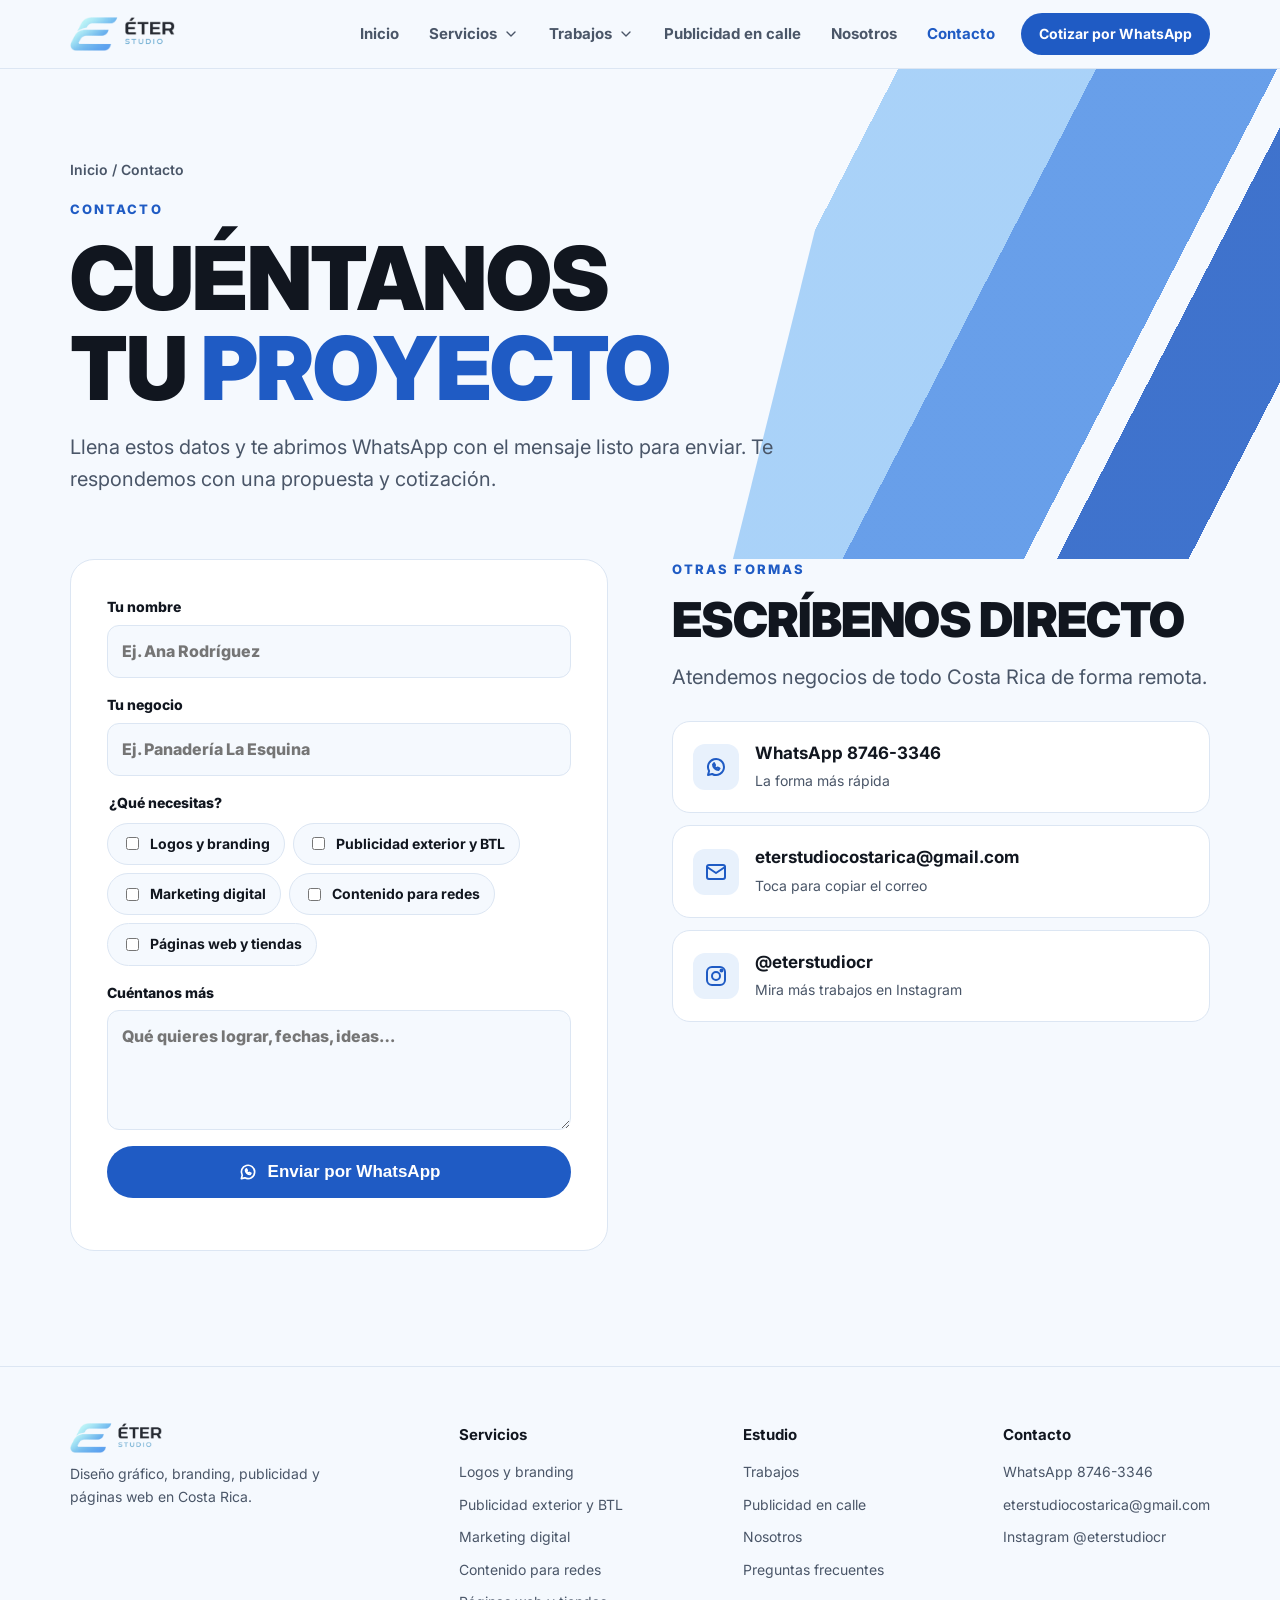
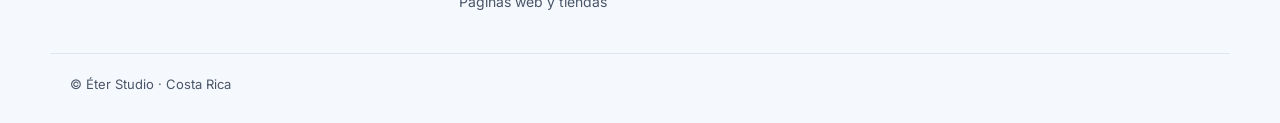
==== contacto.html @ c89789c8 "Sitio con menú y apartados: servicios, trabajos, publicidad en calle, nosotros y contacto Co-Authore" ====
<!doctype html>
<html lang="es-CR">
<head>
<meta charset="utf-8">
<meta name="viewport" content="width=device-width, initial-scale=1, viewport-fit=cover">
<title>Contacto | Éter Studio — Cotiza tu proyecto por WhatsApp</title>
<meta name="description" content="Cotiza tu logo, campaña, contenido para redes o página web con Éter Studio. WhatsApp 8746-3346, eterstudiocostarica@gmail.com, Instagram @eterstudiocr.">
<meta name="robots" content="index, follow, max-image-preview:large">
<link rel="canonical" href="https://www.eterstudiocr.com/contacto.html">
<meta name="geo.region" content="CR"><meta name="geo.placename" content="Costa Rica">
<meta property="og:type" content="website"><meta property="og:locale" content="es_CR"><meta property="og:site_name" content="Éter Studio">
<meta property="og:title" content="Contacto | Éter Studio — Cotiza tu proyecto por WhatsApp"><meta property="og:description" content="Cotiza tu logo, campaña, contenido para redes o página web con Éter Studio. WhatsApp 8746-3346, eterstudiocostarica@gmail.com, Instagram @eterstudiocr.">
<meta property="og:url" content="https://www.eterstudiocr.com/contacto.html"><meta property="og:image" content="https://www.eterstudiocr.com/img/og.jpg"><meta property="og:image:width" content="1200"><meta property="og:image:height" content="630">
<meta name="twitter:card" content="summary_large_image"><meta name="twitter:title" content="Contacto | Éter Studio — Cotiza tu proyecto por WhatsApp"><meta name="twitter:description" content="Cotiza tu logo, campaña, contenido para redes o página web con Éter Studio. WhatsApp 8746-3346, eterstudiocostarica@gmail.com, Instagram @eterstudiocr."><meta name="twitter:image" content="https://www.eterstudiocr.com/img/og.jpg">
<meta name="theme-color" content="#1F5BC4">
<link rel="icon" type="image/png" href="img/favicon.png">
<link rel="preconnect" href="https://fonts.googleapis.com"><link rel="preconnect" href="https://fonts.gstatic.com" crossorigin><link rel="stylesheet" href="https://fonts.googleapis.com/css2?family=Inter:wght@400;600;700;800;900&display=swap">
<link rel="stylesheet" href="css/site.css">

</head>
<body>
<a class="skip" href="#contenido">Saltar al contenido</a>
<header class="top">
  <div class="wrap">
    <a href="./" aria-label="Éter Studio, inicio"><img class="logo-l" src="img/eter_color.png" alt="Éter Studio" width="520" height="169"><img class="logo-d" src="img/eter_white.png" alt="Éter Studio" width="520" height="169"></a>
    <button class="burger" type="button" aria-expanded="false" aria-controls="nav"><svg width="20" height="20" viewBox="0 0 24 24" fill="none" stroke="currentColor" stroke-width="2" stroke-linecap="round" stroke-linejoin="round" aria-hidden="true"><path d="M4 7h16M4 12h16M4 17h16"/></svg><span>Menú</span></button>
    <nav class="nav" id="nav" aria-label="Principal">
      <a href="./">Inicio</a>
      <div class="dd"><button type="button" aria-expanded="false">Servicios <svg width="16" height="16" viewBox="0 0 24 24" fill="none" stroke="currentColor" stroke-width="2" stroke-linecap="round" stroke-linejoin="round" aria-hidden="true"><path d="M6 9l6 6 6-6"/></svg></button><div class="menu"><a href="servicios.html#branding"><span class="mi"><svg width="20" height="20" viewBox="0 0 24 24" fill="none" stroke="currentColor" stroke-width="2" stroke-linecap="round" stroke-linejoin="round" aria-hidden="true"><path d="M12 3l2.5 5.5L20 9l-4 4 1 6-5-3-5 3 1-6-4-4 5.5-.5z"/></svg></span><span><b>Logos y branding</b><small>Identidad que se reconoce y da confianza</small></span></a><a href="servicios.html#publicidad-exterior"><span class="mi"><svg width="20" height="20" viewBox="0 0 24 24" fill="none" stroke="currentColor" stroke-width="2" stroke-linecap="round" stroke-linejoin="round" aria-hidden="true"><rect x="3" y="4" width="18" height="12" rx="2"/><path d="M12 16v5M8 21h8"/></svg></span><span><b>Publicidad exterior y BTL</b><small>Mupis, vallas y pantallas digitales</small></span></a><a href="servicios.html#marketing-digital"><span class="mi"><svg width="20" height="20" viewBox="0 0 24 24" fill="none" stroke="currentColor" stroke-width="2" stroke-linecap="round" stroke-linejoin="round" aria-hidden="true"><path d="M3 17l6-6 4 4 8-8"/><path d="M14 7h7v7"/></svg></span><span><b>Marketing digital</b><small>Estrategia y anuncios que traen clientes</small></span></a><a href="servicios.html#contenido-redes"><span class="mi"><svg width="20" height="20" viewBox="0 0 24 24" fill="none" stroke="currentColor" stroke-width="2" stroke-linecap="round" stroke-linejoin="round" aria-hidden="true"><rect x="3" y="3" width="18" height="18" rx="3"/><path d="M10 8l6 4-6 4z"/></svg></span><span><b>Contenido para redes</b><small>Posts, carruseles, historias y reels</small></span></a><a href="servicios.html#paginas-web"><span class="mi"><svg width="20" height="20" viewBox="0 0 24 24" fill="none" stroke="currentColor" stroke-width="2" stroke-linecap="round" stroke-linejoin="round" aria-hidden="true"><rect x="3" y="4" width="18" height="16" rx="2"/><path d="M3 9h18M8 14l-2 2 2 2M16 14l2 2-2 2"/></svg></span><span><b>Páginas web y tiendas</b><small>Sitios rápidos, listos para vender</small></span></a><a href="servicios.html"><span class="mi"><svg width="20" height="20" viewBox="0 0 24 24" fill="none" stroke="currentColor" stroke-width="2" stroke-linecap="round" stroke-linejoin="round" aria-hidden="true"><path d="M5 12h14M13 6l6 6-6 6"/></svg></span><span><b>Ver todos los servicios</b><small>Qué incluye cada uno</small></span></a></div></div>
      <div class="dd"><button type="button" aria-expanded="false">Trabajos <svg width="16" height="16" viewBox="0 0 24 24" fill="none" stroke="currentColor" stroke-width="2" stroke-linecap="round" stroke-linejoin="round" aria-hidden="true"><path d="M6 9l6 6 6-6"/></svg></button><div class="menu"><a href="trabajos.html#calle"><span class="mi"><svg width="20" height="20" viewBox="0 0 24 24" fill="none" stroke="currentColor" stroke-width="2" stroke-linecap="round" stroke-linejoin="round" aria-hidden="true"><rect x="3" y="4" width="18" height="12" rx="2"/><path d="M12 16v5M8 21h8"/></svg></span><span><b>Calle y pantallas</b><small>Mupis, vallas y pantallas</small></span></a><a href="trabajos.html#redes"><span class="mi"><svg width="20" height="20" viewBox="0 0 24 24" fill="none" stroke="currentColor" stroke-width="2" stroke-linecap="round" stroke-linejoin="round" aria-hidden="true"><rect x="3" y="3" width="18" height="18" rx="3"/><path d="M10 8l6 4-6 4z"/></svg></span><span><b>Redes sociales</b><small>Posts, historias y portadas</small></span></a><a href="trabajos.html#web"><span class="mi"><svg width="20" height="20" viewBox="0 0 24 24" fill="none" stroke="currentColor" stroke-width="2" stroke-linecap="round" stroke-linejoin="round" aria-hidden="true"><rect x="3" y="4" width="18" height="16" rx="2"/><path d="M3 9h18M8 14l-2 2 2 2M16 14l2 2-2 2"/></svg></span><span><b>Web y video</b><small>Sitios y edición de reels</small></span></a><a href="trabajos.html#caso"><span class="mi"><svg width="20" height="20" viewBox="0 0 24 24" fill="none" stroke="currentColor" stroke-width="2" stroke-linecap="round" stroke-linejoin="round" aria-hidden="true"><path d="M4 7h16v13H4z"/><path d="M9 7V4h6v3"/></svg></span><span><b>Caso Veterinaria Cruz</b><small>Branding completo de principio a fin</small></span></a></div></div>
      <a href="publicidad-en-calle.html">Publicidad en calle</a>
      <a href="nosotros.html">Nosotros</a>
      <a href="contacto.html" aria-current="page">Contacto</a>
      <a class="btn btn-primary" href="https://wa.me/50687463346?text=Hola%20%C3%89ter%20Studio%2C%20quiero%20cotizar%20un%20proyecto" target="_blank" rel="noopener">Cotizar por WhatsApp</a>
    </nav>
  </div>
</header>
<main id="contenido">
<section class="phead"><div class="wrap"><p class="crumbs"><a href="./">Inicio</a> / Contacto</p><p class="eyebrow" style="margin-top:18px">Contacto</p><h1 class="display">Cuéntanos tu <em>proyecto</em></h1><p class="lead">Llena estos datos y te abrimos WhatsApp con el mensaje listo para enviar. Te respondemos con una propuesta y cotización.</p></div></section>
<section style="padding-top:0"><div class="wrap ct">
  <form class="form" id="wa-form" novalidate>
    <label>Tu nombre<input name="nombre" autocomplete="name" required placeholder="Ej. Ana Rodríguez"></label>
    <label>Tu negocio<input name="negocio" autocomplete="organization" placeholder="Ej. Panadería La Esquina"></label>
    <fieldset style="border:0;padding:0;margin:0;display:grid;gap:8px"><legend style="font-weight:800;font-size:14px;margin-bottom:8px">¿Qué necesitas?</legend><div class="chips"><label><input type="checkbox" name="s" value="Logos y branding">Logos y branding</label><label><input type="checkbox" name="s" value="Publicidad exterior y BTL">Publicidad exterior y BTL</label><label><input type="checkbox" name="s" value="Marketing digital">Marketing digital</label><label><input type="checkbox" name="s" value="Contenido para redes">Contenido para redes</label><label><input type="checkbox" name="s" value="Páginas web y tiendas">Páginas web y tiendas</label></div></fieldset>
    <label>Cuéntanos más<textarea name="msg" placeholder="Qué quieres lograr, fechas, ideas…"></textarea></label>
    <button class="btn btn-primary" type="submit"><svg width="20" height="20" viewBox="0 0 24 24" fill="none" stroke="currentColor" stroke-width="2" stroke-linecap="round" stroke-linejoin="round" aria-hidden="true"><path d="M20 12a8 8 0 0 1-11.8 7L4 20l1.1-4A8 8 0 1 1 20 12z"/><path d="M9 9.5c0 3 2.5 5.5 5.5 5.5l1-1.5-2-1-1 .8c-1-.4-1.8-1.2-2.2-2.2l.8-1-1-2z"/></svg> Enviar por WhatsApp</button>
    <small id="f-msg" aria-live="polite" style="color:var(--muted)"></small>
  </form>
  <div><div class="head" style="margin:0"><span class="eyebrow">Otras formas</span><h2 class="display" style="font-size:clamp(30px,4vw,48px)">Escríbenos directo</h2><p class="lead">Atendemos negocios de todo Costa Rica de forma remota.</p></div>
  <div class="cards">
    <a href="https://wa.me/50687463346?text=Hola%20%C3%89ter%20Studio%2C%20quiero%20cotizar%20un%20proyecto" target="_blank" rel="noopener"><span class="mi"><svg width="24" height="24" viewBox="0 0 24 24" fill="none" stroke="currentColor" stroke-width="2" stroke-linecap="round" stroke-linejoin="round" aria-hidden="true"><path d="M20 12a8 8 0 0 1-11.8 7L4 20l1.1-4A8 8 0 1 1 20 12z"/><path d="M9 9.5c0 3 2.5 5.5 5.5 5.5l1-1.5-2-1-1 .8c-1-.4-1.8-1.2-2.2-2.2l.8-1-1-2z"/></svg></span><span><b>WhatsApp 8746-3346</b><small>La forma más rápida</small></span></a>
    <button type="button" class="copy" id="copy-mail" data-v="eterstudiocostarica@gmail.com"><span class="mi"><svg width="24" height="24" viewBox="0 0 24 24" fill="none" stroke="currentColor" stroke-width="2" stroke-linecap="round" stroke-linejoin="round" aria-hidden="true"><rect x="3" y="5" width="18" height="14" rx="2"/><path d="M3 7l9 6 9-6"/></svg></span><span><b>eterstudiocostarica@gmail.com</b><small id="copy-msg" aria-live="polite">Toca para copiar el correo</small></span></button>
    <a href="https://www.instagram.com/eterstudiocr/" target="_blank" rel="noopener"><span class="mi"><svg width="24" height="24" viewBox="0 0 24 24" fill="none" stroke="currentColor" stroke-width="2" stroke-linecap="round" stroke-linejoin="round" aria-hidden="true"><rect x="3" y="3" width="18" height="18" rx="5"/><circle cx="12" cy="12" r="4"/><circle cx="17.5" cy="6.5" r="1"/></svg></span><span><b>@eterstudiocr</b><small>Mira más trabajos en Instagram</small></span></a>
  </div></div>
</div></section>
</main>
<footer>
  <div class="wrap fgrid">
    <div class="fbrand"><img class="logo-l" src="img/eter_color.png" alt="Éter Studio" width="520" height="169" loading="lazy"><img class="logo-d" src="img/eter_white.png" alt="Éter Studio" width="520" height="169" loading="lazy"><p>Diseño gráfico, branding, publicidad y páginas web en Costa Rica.</p></div>
    <div><b>Servicios</b><a href="servicios.html#branding">Logos y branding</a><a href="servicios.html#publicidad-exterior">Publicidad exterior y BTL</a><a href="servicios.html#marketing-digital">Marketing digital</a><a href="servicios.html#contenido-redes">Contenido para redes</a><a href="servicios.html#paginas-web">Páginas web y tiendas</a></div>
    <div><b>Estudio</b><a href="trabajos.html">Trabajos</a><a href="publicidad-en-calle.html">Publicidad en calle</a><a href="nosotros.html">Nosotros</a><a href="nosotros.html#preguntas">Preguntas frecuentes</a></div>
    <div><b>Contacto</b><a href="https://wa.me/50687463346?text=Hola%20%C3%89ter%20Studio%2C%20quiero%20cotizar%20un%20proyecto" target="_blank" rel="noopener">WhatsApp 8746-3346</a><a href="mailto:eterstudiocostarica@gmail.com">eterstudiocostarica@gmail.com</a><a href="https://www.instagram.com/eterstudiocr/" target="_blank" rel="noopener">Instagram @eterstudiocr</a></div>
  </div>
  <div class="wrap fbot">© Éter Studio · Costa Rica</div>
</footer>
<script src="js/site.js"></script>
</body>
</html>
---- css/site.css ----
/* Layout: página única, franjas diagonales de marca (celeste → azul) como firma visual; tipografía negra pesada en mayúsculas */
:root{
  --bg:#F5F9FE; --surface:#FFFFFF; --ink:#11161F; --muted:#4A5668; --line:#DCE6F3;
  --sky:#9CCBF7; --blue:#4F8FE6; --deep:#1F5BC4; --on-deep:#FFFFFF; --chip:#E8F1FC; --shade:rgba(17,22,31,.10);
  --logo-light:block; --logo-dark:none;
  --f-display:'Inter',system-ui,-apple-system,'Segoe UI',Roboto,Arial,sans-serif;
  --f-body:'Inter',system-ui,-apple-system,'Segoe UI',Roboto,Arial,sans-serif;
  --wrap:1180px; --r:18px;
}
@media (prefers-color-scheme: dark){:root:not([data-theme="light"]){
  --bg:#0D121B; --surface:#151C28; --ink:#EEF3FA; --muted:#A9B6C8; --line:#263042;
  --sky:#9CCBF7; --blue:#74A2E4; --deep:#6FA0E2; --on-deep:#0D121B; --chip:#1C2636; --shade:rgba(0,0,0,.35);
  --logo-light:none; --logo-dark:block; color-scheme:dark}}
:root[data-theme="dark"]{
  --bg:#0D121B; --surface:#151C28; --ink:#EEF3FA; --muted:#A9B6C8; --line:#263042;
  --sky:#9CCBF7; --blue:#74A2E4; --deep:#6FA0E2; --on-deep:#0D121B; --chip:#1C2636; --shade:rgba(0,0,0,.35);
  --logo-light:none; --logo-dark:block; color-scheme:dark}
*{box-sizing:border-box}
html{scroll-behavior:smooth}
body{margin:0;background:var(--bg);color:var(--ink);font-family:var(--f-body);font-size:17px;line-height:1.6;-webkit-font-smoothing:antialiased}
img,video{max-width:100%;height:auto;display:block}
a{color:inherit}
.wrap{max-width:var(--wrap);margin-inline:auto;padding-inline:20px}
.eyebrow{font-size:13px;font-weight:800;letter-spacing:.16em;text-transform:uppercase;color:var(--deep)}
.display{font-family:var(--f-display);font-weight:900;text-transform:uppercase;letter-spacing:-.02em;line-height:1.02;text-wrap:balance;margin:0}
h2.display{font-size:clamp(34px,5.2vw,64px)}
h3{margin:0;font-size:20px;line-height:1.3}
p{margin:0}
.lead{font-size:clamp(17px,1.6vw,20px);color:var(--muted);max-width:60ch}
.btn{display:inline-flex;align-items:center;gap:10px;padding:14px 22px;border-radius:999px;font-weight:800;text-decoration:none;font-size:16px;border:2px solid transparent;transition:transform .15s ease,background .15s}
.btn:hover{transform:translateY(-2px)}
.btn:focus-visible,a:focus-visible,button:focus-visible{outline:3px solid var(--blue);outline-offset:3px}
.btn-primary{background:var(--deep);color:var(--on-deep)}
.btn-ghost{border-color:var(--ink);color:var(--ink)}
.logo-l{display:var(--logo-light)} .logo-d{display:var(--logo-dark)}
section{padding-block:clamp(64px,9vw,120px)}

/* header */
.top{position:sticky;top:env(safe-area-inset-top,0px);z-index:20;background:color-mix(in srgb,var(--bg) 88%,transparent);backdrop-filter:blur(10px);border-bottom:1px solid var(--line)}
.top .wrap{display:flex;align-items:center;justify-content:space-between;gap:16px;min-height:68px}
.top img{height:34px;width:auto!important}
.nav{display:flex;gap:6px;align-items:center;font-weight:700;font-size:15px}
.nav>a,.dd>button{display:inline-flex;align-items:center;gap:6px;text-decoration:none;color:var(--muted);padding:10px 12px;border-radius:999px;font:inherit;font-weight:700;background:none;border:0;cursor:pointer}
.nav>a:hover,.dd>button:hover,.dd.open>button{color:var(--ink);background:var(--chip)}
.nav>a[aria-current="page"],.dd>button[aria-current="page"]{color:var(--deep)}
.dd{position:relative}
.dd>button svg{transition:transform .2s}
.dd.open>button svg{transform:rotate(180deg)}
.menu{position:absolute;top:calc(100% + 10px);left:50%;transform:translateX(-50%);min-width:300px;background:var(--surface);border:1px solid var(--line);border-radius:18px;box-shadow:0 24px 50px var(--shade);padding:10px;display:none}
.dd.open .menu{display:grid}
.menu a{display:flex;gap:12px;align-items:flex-start;padding:12px;border-radius:12px;text-decoration:none;color:var(--ink)}
.menu a:hover{background:var(--chip)}
.menu .mi{flex:none;width:36px;height:36px;border-radius:10px;background:var(--chip);color:var(--deep);display:grid;place-items:center}
.menu b{display:block;font-size:15px}.menu small{display:block;color:var(--muted);font-weight:600;font-size:13px;line-height:1.35}
.nav>a.btn{padding:10px 18px;font-size:14px;background:var(--deep);color:var(--on-deep);margin-left:8px;border-bottom:0}
.nav>a.btn:hover{background:var(--deep);color:var(--on-deep)}
.burger{display:none;font:inherit;font-weight:800;background:var(--ink);color:var(--bg);border:0;border-radius:999px;padding:10px 16px;cursor:pointer;align-items:center;gap:8px}
@media (max-width:980px){
 .burger{display:inline-flex}
 .nav{display:none;position:absolute;top:100%;left:0;right:0;height:calc(100dvh - 68px);background:var(--bg);flex-direction:column;align-items:stretch;gap:0;padding:12px 20px 40px;overflow:auto;font-size:20px}
 .nav.show{display:flex}
 .nav>a,.dd>button{width:100%;justify-content:space-between;padding:16px 4px;border-radius:0;border-bottom:1px solid var(--line);font-size:20px;color:var(--ink)}
 .nav>a:hover,.dd>button:hover,.dd.open>button{background:none}
 .menu{position:static;transform:none;box-shadow:none;border:0;min-width:0;padding:6px 0 10px;background:transparent}
 .nav>a.btn{margin:22px 0 0;justify-content:center;font-size:17px;padding:16px;border-radius:999px}
}
/* sub-menú de página */
.subnav{position:sticky;top:68px;z-index:15;background:color-mix(in srgb,var(--bg) 92%,transparent);backdrop-filter:blur(10px);border-bottom:1px solid var(--line)}
.subnav .wrap{display:flex;gap:8px;overflow-x:auto;padding-block:12px;scrollbar-width:none}
.subnav a{flex:none;text-decoration:none;font-weight:800;font-size:14px;padding:9px 16px;border-radius:999px;border:1.5px solid var(--line);background:var(--surface);color:var(--ink);white-space:nowrap}
.subnav a.on{background:var(--ink);color:var(--bg);border-color:var(--ink)}
/* cabecera de página */
.phead{padding-block:clamp(48px,7vw,96px) clamp(36px,5vw,64px);position:relative;overflow:hidden}
.phead::before{content:"";position:absolute;inset:-30% -10% -30% 62%;background:linear-gradient(105deg,transparent 0 10%,var(--sky) 10% 34%,var(--blue) 34% 56%,var(--bg) 56% 60%,var(--deep) 60% 76%,transparent 76%);opacity:.85;transform:skewX(-14deg)}
.phead .wrap{position:relative}
.phead h1{font-size:clamp(42px,7vw,88px);margin-top:14px}
.phead h1 em{font-style:normal;color:var(--deep)}
.phead .lead{margin-top:18px}
.crumbs{font-size:14px;color:var(--muted);font-weight:600}.crumbs a{text-decoration:none}.crumbs a:hover{color:var(--deep)}
@media (max-width:860px){.phead::before{display:none}}
/* hero */
.hero{position:relative;overflow:hidden;padding-block:clamp(40px,6vw,80px) clamp(56px,8vw,96px)}
.hero::before{content:"";position:absolute;inset:-20% -10% -20% 52%;background:linear-gradient(105deg,transparent 0 8%,var(--sky) 8% 30%,var(--blue) 30% 52%,var(--bg) 52% 56%,var(--deep) 56% 70%,transparent 70%);opacity:.9;transform:skewX(-14deg);z-index:0}
.hero .wrap{position:relative;z-index:1;display:grid;grid-template-columns:1.08fr .92fr;gap:48px;align-items:center}
.hero h1{margin:0;display:flex;flex-direction:column;gap:18px}
.hero h1 .k{font-size:14px;font-weight:800;letter-spacing:.16em;text-transform:uppercase;color:var(--deep)}
.hero h1 .big{font-weight:900;text-transform:uppercase;letter-spacing:-.025em;line-height:.98;font-size:clamp(44px,7vw,92px);text-wrap:balance}
.hero h1 .big em{font-style:normal;color:var(--deep)}
.hero .lead{margin-top:22px}
.hero .ctas{display:flex;flex-wrap:wrap;gap:12px;margin-top:30px}
.collage{position:relative;aspect-ratio:4/5;max-width:520px;width:100%;justify-self:center}
.collage figure{position:absolute;margin:0;border-radius:var(--r);overflow:hidden;box-shadow:0 24px 50px var(--shade);background:var(--surface)}
.collage img{width:100%;height:100%!important;object-fit:cover}
.c1{left:0;top:4%;width:62%;height:72%;transform:rotate(-4deg)}
.c2{right:2%;top:0;width:38%;height:50%;transform:rotate(5deg)}
.c3{right:0;bottom:6%;width:52%;aspect-ratio:480/352;transform:rotate(-2deg);border:6px solid var(--ink)}
.c4{left:8%;bottom:0;width:30%;aspect-ratio:4/5;transform:rotate(6deg)}
.collage .tag{position:absolute;left:4%;top:-2%;z-index:2;background:var(--ink);color:var(--bg);font-weight:800;font-size:13px;padding:8px 14px;border-radius:999px;transform:rotate(-4deg)}
@media (max-width:860px){.hero .wrap{grid-template-columns:1fr}.hero::before{inset:auto -30% -10% -30%;height:40%;top:auto}}

/* marcas */
.brands{border-block:1px solid var(--line);background:var(--surface);overflow:hidden;padding-block:22px}
.track{display:flex;gap:44px;width:max-content;animation:scroll 38s linear infinite;font-weight:900;text-transform:uppercase;font-size:clamp(20px,2.4vw,30px);letter-spacing:-.01em;color:var(--muted);white-space:nowrap}
.track span:nth-child(3n+2){color:var(--deep)}
@keyframes scroll{to{transform:translateX(-50%)}}
@media (prefers-reduced-motion:reduce){.track{animation:none;flex-wrap:wrap;width:auto;justify-content:center;white-space:normal}}
.brands small{display:block;text-align:center;color:var(--muted);font-size:13px;margin-top:10px}

/* servicios */
.head{display:flex;flex-direction:column;gap:16px;margin-bottom:44px}
.svc{display:grid;grid-template-columns:repeat(3,1fr);gap:18px}
.svc article{background:var(--surface);border:1px solid var(--line);border-radius:var(--r);padding:28px;display:flex;flex-direction:column;gap:12px;min-width:0}
.svc article:first-child{grid-column:span 2;background:var(--deep);color:var(--on-deep);border-color:transparent}
.svc article:first-child p,.svc article:first-child ul,.svc article:first-child li{color:inherit;opacity:.92}
.svc .ico{width:44px;height:44px;border-radius:12px;background:var(--chip);display:grid;place-items:center;color:var(--deep)}
.svc article:first-child .ico{background:color-mix(in srgb,var(--on-deep) 18%,transparent);color:var(--on-deep)}
.svc ul{margin:0;padding-left:18px;color:var(--muted);font-size:15px}
.svc p{color:var(--muted)}
@media (max-width:900px){.svc{grid-template-columns:1fr 1fr}.svc article:first-child{grid-column:span 2}}
@media (max-width:600px){.svc{grid-template-columns:1fr}.svc article:first-child{grid-column:auto}}

/* caso */
.case{background:var(--ink);color:var(--bg)}
.case .eyebrow{color:var(--sky)}
.case .lead{color:color-mix(in srgb,var(--bg) 75%,var(--ink))}
.case-grid{display:grid;grid-template-columns:1fr 1fr 1fr;gap:18px;margin-top:44px}
.case-grid figure{margin:0;display:flex;flex-direction:column;gap:10px;min-width:0}
.case-grid img{border-radius:14px;width:100%;height:auto}
.case-grid figcaption{font-size:14px;color:color-mix(in srgb,var(--bg) 70%,var(--ink));font-weight:600}
.ba{display:flex;align-items:center;gap:22px;flex-wrap:wrap;margin-top:28px}
.ba div{display:flex;flex-direction:column;align-items:center;gap:8px}
.ba img{border-radius:14px}
.ba .old{width:120px;filter:grayscale(.5);opacity:.8}
.ba .new{width:150px}
.ba span{font-size:12px;font-weight:800;letter-spacing:.14em}
.arrow{font-size:34px;font-weight:900;color:var(--sky)}
.case-top{display:grid;grid-template-columns:1.1fr .9fr;gap:40px;align-items:end}
@media (max-width:860px){.case-top{grid-template-columns:1fr}.case-grid{grid-template-columns:1fr 1fr}}
@media (max-width:520px){.case-grid{grid-template-columns:1fr}}

/* galería */
.filters{display:flex;flex-wrap:wrap;gap:10px;margin-bottom:28px}
.filters button{font:inherit;font-weight:800;font-size:14px;padding:10px 16px;border-radius:999px;border:1.5px solid var(--line);background:var(--surface);color:var(--ink);cursor:pointer}
.filters button[aria-pressed="true"]{background:var(--ink);color:var(--bg);border-color:var(--ink)}
.grid{columns:3 280px;column-gap:18px}
.grid figure{break-inside:avoid;margin:0 0 18px;background:var(--surface);border:1px solid var(--line);border-radius:var(--r);overflow:hidden}
.grid button{all:unset;cursor:zoom-in;display:block;width:100%}
.grid img{width:100%;height:auto}
.grid figcaption{padding:14px 16px;display:flex;flex-direction:column;gap:2px}
.grid figcaption b{font-size:15px} .grid figcaption span{font-size:13px;color:var(--muted)}
.ally-note{font-size:14px;color:var(--muted);margin-top:8px}

/* reel */
.reel .wrap{display:grid;grid-template-columns:.9fr 1.1fr;gap:56px;align-items:center}
.phone{justify-self:center;width:min(300px,80vw);aspect-ratio:9/16;border-radius:42px;padding:10px;background:var(--ink);box-shadow:0 30px 60px var(--shade)}
.phone video{width:100%;height:100%!important;object-fit:cover;border-radius:32px}
@media (max-width:860px){.reel .wrap{grid-template-columns:1fr}}

/* alianza */
.ally{background:linear-gradient(160deg,#162036,#0F1626);color:#EEF3FA}
.ally .eyebrow{color:#9CCBF7}
.ally-logos{display:flex;align-items:center;gap:22px;flex-wrap:wrap;margin-bottom:26px}
.ally-logos img{height:44px;width:auto!important}
.ally-logos b{font-size:30px;color:#9CCBF7}
.ally h2 span{color:#9CCBF7}
.ally .lead{color:#B7C4D6}
.pn{display:grid;grid-template-columns:repeat(3,1fr);gap:14px;margin-top:40px}
.pn div{background:#1C2740;border:1px solid #2E3D5E;border-radius:16px;padding:20px;display:flex;gap:14px;align-items:center;font-weight:700}
.pn svg{flex:none;color:#9CCBF7}
.ally a.btn{background:#9CCBF7;color:#0F1626;margin-top:30px}
@media (max-width:860px){.pn{grid-template-columns:1fr 1fr}}
@media (max-width:520px){.pn{grid-template-columns:1fr}}

/* proceso */
.steps{display:grid;grid-template-columns:repeat(4,1fr);gap:18px;counter-reset:s}
.steps li{list-style:none;border-top:3px solid var(--ink);padding-top:18px;display:flex;flex-direction:column;gap:8px}
.steps li::before{counter-increment:s;content:"0" counter(s);font-weight:900;font-size:40px;color:var(--blue);line-height:1}
.steps p{color:var(--muted);font-size:15px}
.steps{padding:0;margin:0}
@media (max-width:860px){.steps{grid-template-columns:1fr 1fr}}
@media (max-width:520px){.steps{grid-template-columns:1fr}}

/* faq */
.faq{display:grid;grid-template-columns:.8fr 1.2fr;gap:48px}
details{border-bottom:1px solid var(--line);padding-block:18px}
summary{cursor:pointer;font-weight:800;font-size:18px;list-style:none;display:flex;justify-content:space-between;gap:16px}
summary::after{content:"+";color:var(--deep);font-size:24px;line-height:1}
details[open] summary::after{content:"–"}
details p{color:var(--muted);margin-top:10px;max-width:62ch}
@media (max-width:860px){.faq{grid-template-columns:1fr}}

/* contacto */
.cta{background:var(--deep);color:var(--on-deep);position:relative;overflow:hidden}
.cta::after{content:"";position:absolute;right:-8%;top:-30%;width:45%;height:160%;background:linear-gradient(105deg,var(--sky) 0 40%,transparent 40% 48%,color-mix(in srgb,var(--on-deep) 25%,transparent) 48% 60%,transparent 60%);transform:skewX(-14deg);opacity:.5}
.cta .wrap{position:relative;z-index:1}
.cta h2{font-size:clamp(46px,8vw,110px)}
.cta .contacts{display:flex;flex-wrap:wrap;gap:12px;margin-top:34px}
.cta .btn-light{background:var(--on-deep);color:var(--deep)}
.cta .btn-line{border-color:var(--on-deep);color:var(--on-deep)}
.copy{font:inherit;cursor:pointer;background:transparent}
.cta small{display:block;margin-top:16px;opacity:.85;font-size:14px}
footer{padding-block:34px;border-top:1px solid var(--line);font-size:14px;color:var(--muted)}
footer .wrap{display:flex;justify-content:space-between;gap:16px;flex-wrap:wrap;align-items:center}
footer img{height:26px;width:auto!important}

/* lightbox */
dialog{border:none;padding:0;background:transparent;max-width:min(92vw,900px)}
dialog::backdrop{background:rgba(8,12,20,.85)}
dialog img{max-height:86vh;width:auto;border-radius:14px}
dialog button{position:absolute;top:10px;right:10px;font:inherit;font-weight:800;background:#fff;color:#111;border:none;border-radius:999px;padding:8px 14px;cursor:pointer}

/* inicio: accesos */
.tiles{display:grid;grid-template-columns:repeat(5,1fr);gap:14px}
.tiles a{background:var(--surface);border:1px solid var(--line);border-radius:var(--r);padding:22px;text-decoration:none;display:flex;flex-direction:column;gap:12px;transition:transform .15s,border-color .15s;min-width:0}
.tiles a:hover{transform:translateY(-4px);border-color:var(--deep)}
.tiles .ico{width:44px;height:44px;border-radius:12px;background:var(--chip);display:grid;place-items:center;color:var(--deep)}
.tiles b{font-size:17px;line-height:1.25}.tiles span{color:var(--muted);font-size:14px;line-height:1.4}
.tiles i{font-style:normal;color:var(--deep);font-weight:800;font-size:14px;margin-top:auto}
@media (max-width:980px){.tiles{grid-template-columns:repeat(2,1fr)}}
@media (max-width:520px){.tiles{grid-template-columns:1fr}}
.feat{display:grid;grid-template-columns:repeat(4,1fr);gap:14px}
.feat a{display:block;border-radius:var(--r);overflow:hidden;position:relative;aspect-ratio:4/5;background:var(--surface);border:1px solid var(--line)}
.feat img{width:100%;height:100%!important;object-fit:cover;transition:transform .4s}
.feat a:hover img{transform:scale(1.04)}
.feat span{position:absolute;left:10px;bottom:10px;right:10px;background:color-mix(in srgb,var(--ink) 82%,transparent);color:#fff;font-weight:800;font-size:13px;padding:8px 12px;border-radius:12px}
@media (max-width:860px){.feat{grid-template-columns:repeat(2,1fr)}}
.row-head{display:flex;justify-content:space-between;align-items:end;gap:20px;flex-wrap:wrap;margin-bottom:34px}
/* servicios detalle */
.sv{display:grid;grid-template-columns:1fr 1fr;gap:clamp(28px,5vw,64px);align-items:center;padding-block:clamp(56px,7vw,96px);border-top:1px solid var(--line);scroll-margin-top:140px}
.sv:nth-of-type(even) .sv-img{order:-1}
.sv .num{font-weight:900;font-size:15px;color:var(--blue);letter-spacing:.1em}
.sv h2{font-size:clamp(32px,4.4vw,54px);margin-top:8px}
.sv .lead{margin-top:16px}
.sv ul{list-style:none;padding:0;margin:24px 0 0;display:grid;grid-template-columns:1fr 1fr;gap:10px 18px}
.sv li{display:flex;gap:10px;font-weight:700;font-size:15px;align-items:flex-start}
.sv li::before{content:"";flex:none;width:20px;height:20px;margin-top:2px;border-radius:50%;background:var(--chip) url("data:image/svg+xml,%3Csvg xmlns='http://www.w3.org/2000/svg' viewBox='0 0 24 24' fill='none' stroke='%231F5BC4' stroke-width='3.5' stroke-linecap='round' stroke-linejoin='round'%3E%3Cpath d='M6 12l4 4 8-8'/%3E%3C/svg%3E") center/13px no-repeat}
.sv .btns{display:flex;flex-wrap:wrap;gap:10px;margin-top:28px}
.sv-img{display:grid;grid-template-columns:1fr 1fr;gap:12px}
.sv-img img{border-radius:var(--r);width:100%;height:100%!important;object-fit:cover;aspect-ratio:4/5;box-shadow:0 18px 40px var(--shade)}
.sv-img img:only-child{grid-column:span 2;aspect-ratio:auto}
@media (max-width:860px){.sv{grid-template-columns:1fr}.sv:nth-of-type(even) .sv-img{order:0}}
@media (max-width:480px){.sv ul{grid-template-columns:1fr}}
/* contacto */
.ct{display:grid;grid-template-columns:1fr 1fr;gap:clamp(28px,5vw,64px);align-items:start}
.form{background:var(--surface);border:1px solid var(--line);border-radius:24px;padding:clamp(22px,3vw,36px);display:grid;gap:16px}
.form label{display:grid;gap:6px;font-weight:800;font-size:14px}
.form input,.form select,.form textarea{font:inherit;font-size:16px;padding:13px 14px;border-radius:12px;border:1.5px solid var(--line);background:var(--bg);color:var(--ink);width:100%}
.form input:focus,.form select:focus,.form textarea:focus{outline:none;border-color:var(--deep)}
.form textarea{min-height:120px;resize:vertical}
.chips{display:flex;flex-wrap:wrap;gap:8px}
.chips label{display:inline-flex;align-items:center;gap:8px;font-weight:700;padding:9px 14px;border-radius:999px;border:1.5px solid var(--line);background:var(--bg);cursor:pointer}
.chips input{width:auto;accent-color:var(--deep)}
.chips label:has(input:checked){border-color:var(--deep);background:var(--chip);color:var(--deep)}
.form .btn{justify-content:center;border:0;cursor:pointer;font-size:17px;padding:16px}
.cards{display:grid;gap:12px;margin-top:28px}
.cards a,.cards button{all:unset;cursor:pointer;display:flex;gap:16px;align-items:center;background:var(--surface);border:1px solid var(--line);border-radius:18px;padding:18px 20px}
.cards a:hover,.cards button:hover{border-color:var(--deep)}
.cards .mi{flex:none;width:46px;height:46px;border-radius:12px;background:var(--chip);color:var(--deep);display:grid;place-items:center}
.cards b{display:block}.cards small{color:var(--muted);font-size:14px}
@media (max-width:860px){.ct{grid-template-columns:1fr}}
.about{display:grid;grid-template-columns:1.1fr .9fr;gap:clamp(28px,5vw,64px);align-items:center}
.stats{display:grid;grid-template-columns:repeat(3,1fr);gap:14px;margin-top:30px}
.stats div{background:var(--surface);border:1px solid var(--line);border-radius:18px;padding:18px}
.stats b{display:block;font-size:clamp(26px,3vw,38px);font-weight:900;color:var(--deep);line-height:1.1}
.stats span{font-size:14px;color:var(--muted);font-weight:600}
@media (max-width:860px){.about{grid-template-columns:1fr}}
/* pie */
.skip{position:absolute;left:-9999px;top:8px;z-index:50;background:var(--ink);color:var(--bg);padding:10px 16px;border-radius:999px;font-weight:800}
.skip:focus{left:12px}
footer{padding-block:56px 28px}
.fgrid{display:grid;grid-template-columns:1.4fr 1fr 1fr 1.2fr;gap:32px;align-items:start!important}
.fgrid div{display:flex;flex-direction:column;gap:10px}
.fgrid b{color:var(--ink);font-size:15px;margin-bottom:4px}
.fgrid a{text-decoration:none;color:var(--muted)}.fgrid a:hover{color:var(--deep)}
.fbrand p{max-width:30ch}
.fbot{margin-top:40px;padding-top:20px;border-top:1px solid var(--line);font-size:13px}
@media (max-width:860px){.fgrid{grid-template-columns:1fr 1fr}}
@media (max-width:520px){.fgrid{grid-template-columns:1fr}}
body.lock{overflow:hidden}
.fbrand img{height:30px;width:auto!important;align-self:flex-start;object-fit:contain}
.feat img,.sv-img img{object-position:center top}
#galeria .filters{display:none}
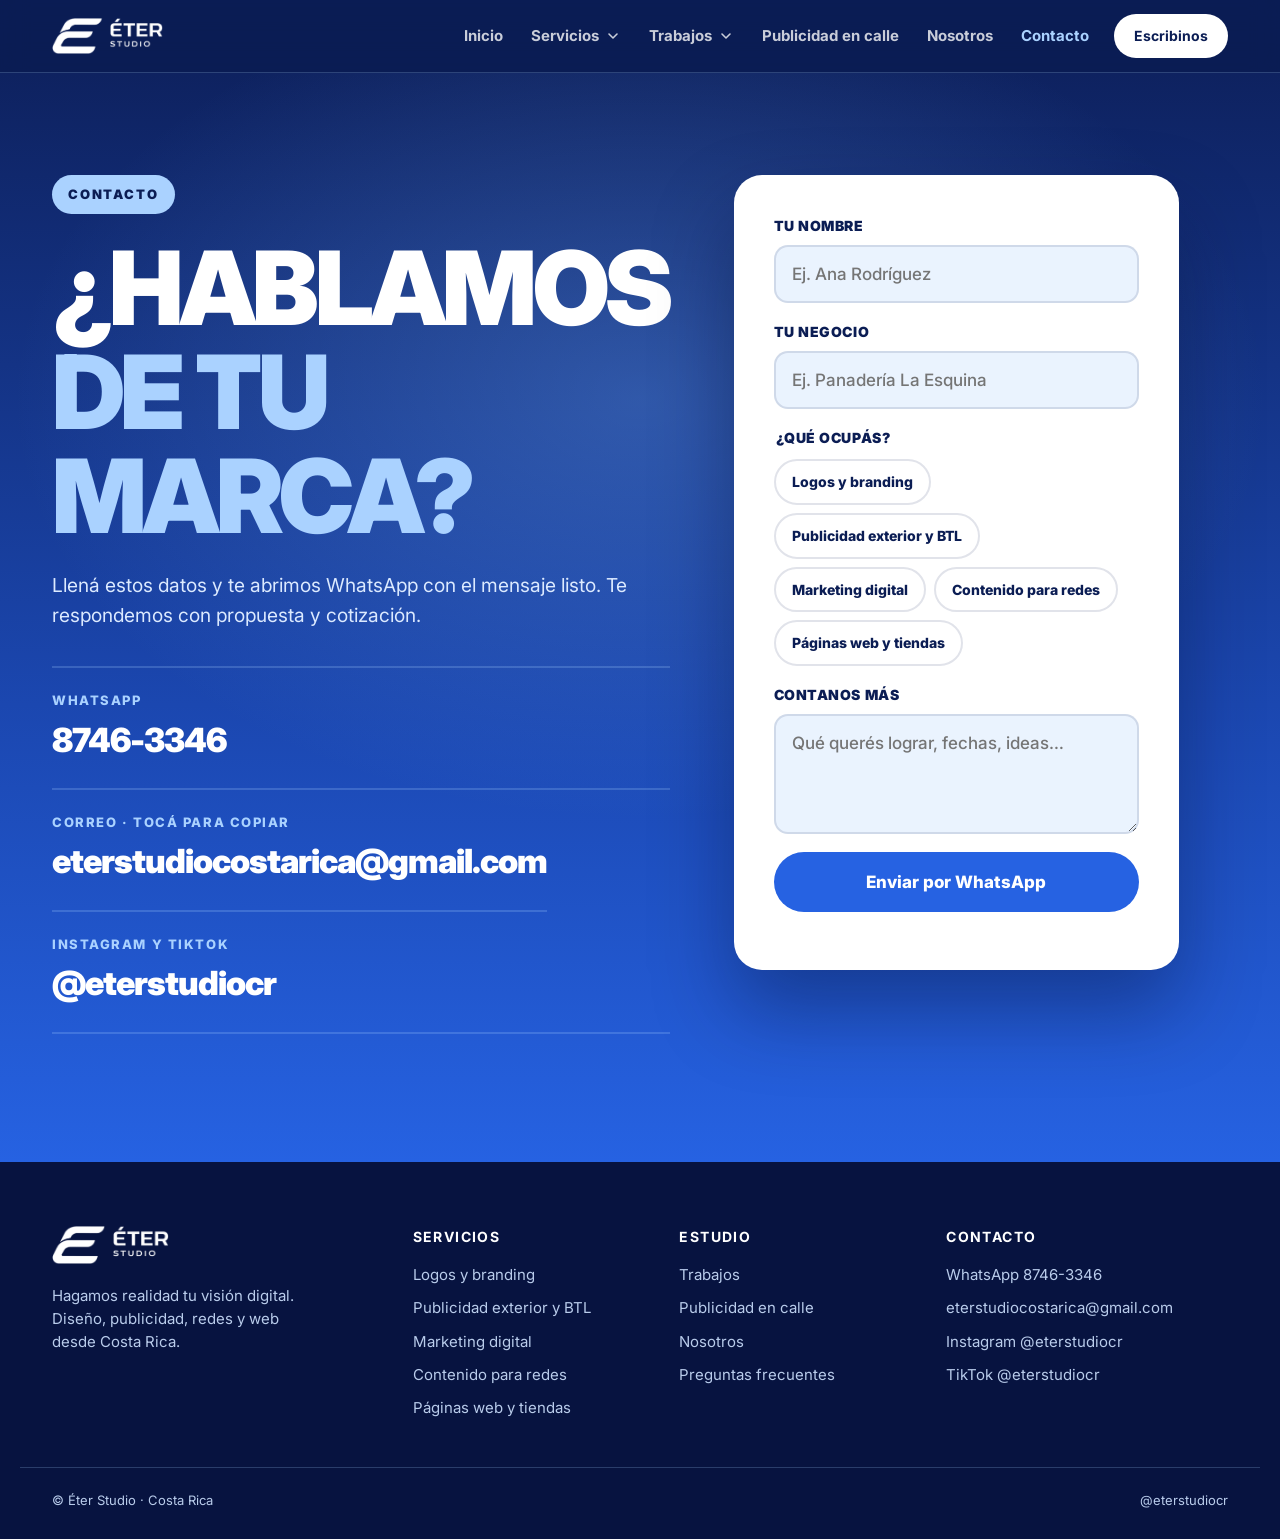
==== commit 1870a4ea: "Rediseño con la identidad del feed: azules, Inter Black en dos tonos, menús con imágenes y voseo Co-" ====
--- a/contacto.html
+++ b/contacto.html
@@ -3,18 +3,18 @@
 <head>
 <meta charset="utf-8">
 <meta name="viewport" content="width=device-width, initial-scale=1, viewport-fit=cover">
-<title>Contacto | Éter Studio — Cotiza tu proyecto por WhatsApp</title>
-<meta name="description" content="Cotiza tu logo, campaña, contenido para redes o página web con Éter Studio. WhatsApp 8746-3346, eterstudiocostarica@gmail.com, Instagram @eterstudiocr.">
+<title>Contacto | Éter Studio — Cotizá tu proyecto por WhatsApp</title>
+<meta name="description" content="Cotizá tu logo, campaña, contenido para redes o página web con Éter Studio. WhatsApp 8746-3346, eterstudiocostarica@gmail.com, Instagram @eterstudiocr.">
 <meta name="robots" content="index, follow, max-image-preview:large">
 <link rel="canonical" href="https://www.eterstudiocr.com/contacto.html">
 <meta name="geo.region" content="CR"><meta name="geo.placename" content="Costa Rica">
 <meta property="og:type" content="website"><meta property="og:locale" content="es_CR"><meta property="og:site_name" content="Éter Studio">
-<meta property="og:title" content="Contacto | Éter Studio — Cotiza tu proyecto por WhatsApp"><meta property="og:description" content="Cotiza tu logo, campaña, contenido para redes o página web con Éter Studio. WhatsApp 8746-3346, eterstudiocostarica@gmail.com, Instagram @eterstudiocr.">
+<meta property="og:title" content="Contacto | Éter Studio — Cotizá tu proyecto por WhatsApp"><meta property="og:description" content="Cotizá tu logo, campaña, contenido para redes o página web con Éter Studio. WhatsApp 8746-3346, eterstudiocostarica@gmail.com, Instagram @eterstudiocr.">
 <meta property="og:url" content="https://www.eterstudiocr.com/contacto.html"><meta property="og:image" content="https://www.eterstudiocr.com/img/og.jpg"><meta property="og:image:width" content="1200"><meta property="og:image:height" content="630">
-<meta name="twitter:card" content="summary_large_image"><meta name="twitter:title" content="Contacto | Éter Studio — Cotiza tu proyecto por WhatsApp"><meta name="twitter:description" content="Cotiza tu logo, campaña, contenido para redes o página web con Éter Studio. WhatsApp 8746-3346, eterstudiocostarica@gmail.com, Instagram @eterstudiocr."><meta name="twitter:image" content="https://www.eterstudiocr.com/img/og.jpg">
-<meta name="theme-color" content="#1F5BC4">
+<meta name="twitter:card" content="summary_large_image"><meta name="twitter:title" content="Contacto | Éter Studio — Cotizá tu proyecto por WhatsApp"><meta name="twitter:description" content="Cotizá tu logo, campaña, contenido para redes o página web con Éter Studio. WhatsApp 8746-3346, eterstudiocostarica@gmail.com, Instagram @eterstudiocr."><meta name="twitter:image" content="https://www.eterstudiocr.com/img/og.jpg">
+<meta name="theme-color" content="#0B1D54">
 <link rel="icon" type="image/png" href="img/favicon.png">
-<link rel="preconnect" href="https://fonts.googleapis.com"><link rel="preconnect" href="https://fonts.gstatic.com" crossorigin><link rel="stylesheet" href="https://fonts.googleapis.com/css2?family=Inter:wght@400;600;700;800;900&display=swap">
+<link rel="preconnect" href="https://fonts.googleapis.com"><link rel="preconnect" href="https://fonts.gstatic.com" crossorigin><link rel="stylesheet" href="https://fonts.googleapis.com/css2?family=Inter:opsz,wght@14..32,500..900&display=swap">
 <link rel="stylesheet" href="css/site.css">
 
 </head>
@@ -22,46 +22,45 @@
 <a class="skip" href="#contenido">Saltar al contenido</a>
 <header class="top">
   <div class="wrap">
-    <a href="./" aria-label="Éter Studio, inicio"><img class="logo-l" src="img/eter_color.png" alt="Éter Studio" width="520" height="169"><img class="logo-d" src="img/eter_white.png" alt="Éter Studio" width="520" height="169"></a>
-    <button class="burger" type="button" aria-expanded="false" aria-controls="nav"><svg width="20" height="20" viewBox="0 0 24 24" fill="none" stroke="currentColor" stroke-width="2" stroke-linecap="round" stroke-linejoin="round" aria-hidden="true"><path d="M4 7h16M4 12h16M4 17h16"/></svg><span>Menú</span></button>
+    <a class="logo" href="./" aria-label="Éter Studio, inicio"><img src="img/eter_white.png" alt="Éter Studio" width="520" height="169"></a>
+    <button class="burger" type="button" aria-expanded="false" aria-controls="nav"><svg width="18" height="18" viewBox="0 0 24 24" fill="none" stroke="currentColor" stroke-width="2.4" stroke-linecap="round" stroke-linejoin="round" aria-hidden="true"><path d="M4 7h16M4 12h16M4 17h16"/></svg><span>Menú</span></button>
     <nav class="nav" id="nav" aria-label="Principal">
       <a href="./">Inicio</a>
-      <div class="dd"><button type="button" aria-expanded="false">Servicios <svg width="16" height="16" viewBox="0 0 24 24" fill="none" stroke="currentColor" stroke-width="2" stroke-linecap="round" stroke-linejoin="round" aria-hidden="true"><path d="M6 9l6 6 6-6"/></svg></button><div class="menu"><a href="servicios.html#branding"><span class="mi"><svg width="20" height="20" viewBox="0 0 24 24" fill="none" stroke="currentColor" stroke-width="2" stroke-linecap="round" stroke-linejoin="round" aria-hidden="true"><path d="M12 3l2.5 5.5L20 9l-4 4 1 6-5-3-5 3 1-6-4-4 5.5-.5z"/></svg></span><span><b>Logos y branding</b><small>Identidad que se reconoce y da confianza</small></span></a><a href="servicios.html#publicidad-exterior"><span class="mi"><svg width="20" height="20" viewBox="0 0 24 24" fill="none" stroke="currentColor" stroke-width="2" stroke-linecap="round" stroke-linejoin="round" aria-hidden="true"><rect x="3" y="4" width="18" height="12" rx="2"/><path d="M12 16v5M8 21h8"/></svg></span><span><b>Publicidad exterior y BTL</b><small>Mupis, vallas y pantallas digitales</small></span></a><a href="servicios.html#marketing-digital"><span class="mi"><svg width="20" height="20" viewBox="0 0 24 24" fill="none" stroke="currentColor" stroke-width="2" stroke-linecap="round" stroke-linejoin="round" aria-hidden="true"><path d="M3 17l6-6 4 4 8-8"/><path d="M14 7h7v7"/></svg></span><span><b>Marketing digital</b><small>Estrategia y anuncios que traen clientes</small></span></a><a href="servicios.html#contenido-redes"><span class="mi"><svg width="20" height="20" viewBox="0 0 24 24" fill="none" stroke="currentColor" stroke-width="2" stroke-linecap="round" stroke-linejoin="round" aria-hidden="true"><rect x="3" y="3" width="18" height="18" rx="3"/><path d="M10 8l6 4-6 4z"/></svg></span><span><b>Contenido para redes</b><small>Posts, carruseles, historias y reels</small></span></a><a href="servicios.html#paginas-web"><span class="mi"><svg width="20" height="20" viewBox="0 0 24 24" fill="none" stroke="currentColor" stroke-width="2" stroke-linecap="round" stroke-linejoin="round" aria-hidden="true"><rect x="3" y="4" width="18" height="16" rx="2"/><path d="M3 9h18M8 14l-2 2 2 2M16 14l2 2-2 2"/></svg></span><span><b>Páginas web y tiendas</b><small>Sitios rápidos, listos para vender</small></span></a><a href="servicios.html"><span class="mi"><svg width="20" height="20" viewBox="0 0 24 24" fill="none" stroke="currentColor" stroke-width="2" stroke-linecap="round" stroke-linejoin="round" aria-hidden="true"><path d="M5 12h14M13 6l6 6-6 6"/></svg></span><span><b>Ver todos los servicios</b><small>Qué incluye cada uno</small></span></a></div></div>
-      <div class="dd"><button type="button" aria-expanded="false">Trabajos <svg width="16" height="16" viewBox="0 0 24 24" fill="none" stroke="currentColor" stroke-width="2" stroke-linecap="round" stroke-linejoin="round" aria-hidden="true"><path d="M6 9l6 6 6-6"/></svg></button><div class="menu"><a href="trabajos.html#calle"><span class="mi"><svg width="20" height="20" viewBox="0 0 24 24" fill="none" stroke="currentColor" stroke-width="2" stroke-linecap="round" stroke-linejoin="round" aria-hidden="true"><rect x="3" y="4" width="18" height="12" rx="2"/><path d="M12 16v5M8 21h8"/></svg></span><span><b>Calle y pantallas</b><small>Mupis, vallas y pantallas</small></span></a><a href="trabajos.html#redes"><span class="mi"><svg width="20" height="20" viewBox="0 0 24 24" fill="none" stroke="currentColor" stroke-width="2" stroke-linecap="round" stroke-linejoin="round" aria-hidden="true"><rect x="3" y="3" width="18" height="18" rx="3"/><path d="M10 8l6 4-6 4z"/></svg></span><span><b>Redes sociales</b><small>Posts, historias y portadas</small></span></a><a href="trabajos.html#web"><span class="mi"><svg width="20" height="20" viewBox="0 0 24 24" fill="none" stroke="currentColor" stroke-width="2" stroke-linecap="round" stroke-linejoin="round" aria-hidden="true"><rect x="3" y="4" width="18" height="16" rx="2"/><path d="M3 9h18M8 14l-2 2 2 2M16 14l2 2-2 2"/></svg></span><span><b>Web y video</b><small>Sitios y edición de reels</small></span></a><a href="trabajos.html#caso"><span class="mi"><svg width="20" height="20" viewBox="0 0 24 24" fill="none" stroke="currentColor" stroke-width="2" stroke-linecap="round" stroke-linejoin="round" aria-hidden="true"><path d="M4 7h16v13H4z"/><path d="M9 7V4h6v3"/></svg></span><span><b>Caso Veterinaria Cruz</b><small>Branding completo de principio a fin</small></span></a></div></div>
+      <div class="dd"><button type="button" aria-expanded="false">Servicios <svg width="16" height="16" viewBox="0 0 24 24" fill="none" stroke="currentColor" stroke-width="2.4" stroke-linecap="round" stroke-linejoin="round" aria-hidden="true"><path d="M6 9l6 6 6-6"/></svg></button><div class="menu"><a href="servicios.html#branding"><img src="img/vet_logo.jpg" alt="" loading="lazy"><span><b>Logos y branding</b><small>Identidad que se reconoce y da confianza</small></span></a><a href="servicios.html#publicidad-exterior"><img src="img/mupi1.jpg" alt="" loading="lazy"><span><b>Publicidad exterior y BTL</b><small>Mupis, vallas y pantallas digitales</small></span></a><a href="servicios.html#marketing-digital"><img src="img/centrum1.jpg" alt="" loading="lazy"><span><b>Marketing digital</b><small>Estrategia y anuncios que traen clientes</small></span></a><a href="servicios.html#contenido-redes"><img src="img/deo_cover.jpg" alt="" loading="lazy"><span><b>Contenido para redes</b><small>Posts, carruseles, historias y reels</small></span></a><a href="servicios.html#paginas-web"><img src="img/vet_tienda.jpg" alt="" loading="lazy"><span><b>Páginas web y tiendas</b><small>Sitios rápidos, listos para vender</small></span></a><a class="all" href="servicios.html">Ver todos los servicios →</a></div></div>
+      <div class="dd"><button type="button" aria-expanded="false">Trabajos <svg width="16" height="16" viewBox="0 0 24 24" fill="none" stroke="currentColor" stroke-width="2.4" stroke-linecap="round" stroke-linejoin="round" aria-hidden="true"><path d="M6 9l6 6 6-6"/></svg></button><div class="menu"><a href="trabajos.html#calle"><img src="img/od_calle.jpg" alt="" loading="lazy"><span><b>Calle y pantallas</b><small>Mupis, vallas y pantallas</small></span></a><a href="trabajos.html#redes"><img src="img/andrews_post.jpg" alt="" loading="lazy"><span><b>Redes sociales</b><small>Posts, historias y portadas</small></span></a><a href="trabajos.html#web"><img src="img/pn_web2.jpg" alt="" loading="lazy"><span><b>Web y video</b><small>Sitios y edición de reels</small></span></a><a href="trabajos.html#caso"><img src="img/vet_oro.jpg" alt="" loading="lazy"><span><b>Caso Veterinaria Cruz</b><small>Branding de principio a fin</small></span></a><a class="all" href="trabajos.html">Ver todo el portafolio →</a></div></div>
       <a href="publicidad-en-calle.html">Publicidad en calle</a>
       <a href="nosotros.html">Nosotros</a>
       <a href="contacto.html" aria-current="page">Contacto</a>
-      <a class="btn btn-primary" href="https://wa.me/50687463346?text=Hola%20%C3%89ter%20Studio%2C%20quiero%20cotizar%20un%20proyecto" target="_blank" rel="noopener">Cotizar por WhatsApp</a>
+      <a class="btn" href="https://wa.me/50687463346?text=Hola%20%C3%89ter%20Studio%2C%20quiero%20cotizar%20un%20proyecto" target="_blank" rel="noopener">Escribinos</a>
     </nav>
   </div>
 </header>
 <main id="contenido">
-<section class="phead"><div class="wrap"><p class="crumbs"><a href="./">Inicio</a> / Contacto</p><p class="eyebrow" style="margin-top:18px">Contacto</p><h1 class="display">Cuéntanos tu <em>proyecto</em></h1><p class="lead">Llena estos datos y te abrimos WhatsApp con el mensaje listo para enviar. Te respondemos con una propuesta y cotización.</p></div></section>
-<section style="padding-top:0"><div class="wrap ct">
+<section class="blue" style="padding-top:clamp(56px,8vw,110px)"><div class="wrap ct">
+  <div><span class="kick">Contacto</span><h1 class="t" style="margin-top:22px">¿Hablamos<br><em>de tu marca?</em></h1><p class="lead" style="margin-top:22px">Llená estos datos y te abrimos WhatsApp con el mensaje listo. Te respondemos con propuesta y cotización.</p>
+  <div class="direct" style="margin-top:36px">
+    <a href="https://wa.me/50687463346?text=Hola%20%C3%89ter%20Studio%2C%20quiero%20cotizar%20un%20proyecto" target="_blank" rel="noopener"><small>WhatsApp</small><b>8746-3346</b></a>
+    <button type="button" id="copy-mail" data-v="eterstudiocostarica@gmail.com"><small id="copy-msg" aria-live="polite">Correo · tocá para copiar</small><b>eterstudiocostarica@gmail.com</b></button>
+    <a href="https://www.instagram.com/eterstudiocr/" target="_blank" rel="noopener"><small>Instagram y TikTok</small><b>@eterstudiocr</b></a>
+  </div></div>
   <form class="form" id="wa-form" novalidate>
     <label>Tu nombre<input name="nombre" autocomplete="name" required placeholder="Ej. Ana Rodríguez"></label>
     <label>Tu negocio<input name="negocio" autocomplete="organization" placeholder="Ej. Panadería La Esquina"></label>
-    <fieldset style="border:0;padding:0;margin:0;display:grid;gap:8px"><legend style="font-weight:800;font-size:14px;margin-bottom:8px">¿Qué necesitas?</legend><div class="chips"><label><input type="checkbox" name="s" value="Logos y branding">Logos y branding</label><label><input type="checkbox" name="s" value="Publicidad exterior y BTL">Publicidad exterior y BTL</label><label><input type="checkbox" name="s" value="Marketing digital">Marketing digital</label><label><input type="checkbox" name="s" value="Contenido para redes">Contenido para redes</label><label><input type="checkbox" name="s" value="Páginas web y tiendas">Páginas web y tiendas</label></div></fieldset>
-    <label>Cuéntanos más<textarea name="msg" placeholder="Qué quieres lograr, fechas, ideas…"></textarea></label>
-    <button class="btn btn-primary" type="submit"><svg width="20" height="20" viewBox="0 0 24 24" fill="none" stroke="currentColor" stroke-width="2" stroke-linecap="round" stroke-linejoin="round" aria-hidden="true"><path d="M20 12a8 8 0 0 1-11.8 7L4 20l1.1-4A8 8 0 1 1 20 12z"/><path d="M9 9.5c0 3 2.5 5.5 5.5 5.5l1-1.5-2-1-1 .8c-1-.4-1.8-1.2-2.2-2.2l.8-1-1-2z"/></svg> Enviar por WhatsApp</button>
+    <fieldset><legend>¿Qué ocupás?</legend><div class="chips"><label><input type="checkbox" name="s" value="Logos y branding">Logos y branding</label><label><input type="checkbox" name="s" value="Publicidad exterior y BTL">Publicidad exterior y BTL</label><label><input type="checkbox" name="s" value="Marketing digital">Marketing digital</label><label><input type="checkbox" name="s" value="Contenido para redes">Contenido para redes</label><label><input type="checkbox" name="s" value="Páginas web y tiendas">Páginas web y tiendas</label></div></fieldset>
+    <label>Contanos más<textarea name="msg" placeholder="Qué querés lograr, fechas, ideas…"></textarea></label>
+    <button class="btn btn-b" type="submit">Enviar por WhatsApp</button>
     <small id="f-msg" aria-live="polite" style="color:var(--muted)"></small>
   </form>
-  <div><div class="head" style="margin:0"><span class="eyebrow">Otras formas</span><h2 class="display" style="font-size:clamp(30px,4vw,48px)">Escríbenos directo</h2><p class="lead">Atendemos negocios de todo Costa Rica de forma remota.</p></div>
-  <div class="cards">
-    <a href="https://wa.me/50687463346?text=Hola%20%C3%89ter%20Studio%2C%20quiero%20cotizar%20un%20proyecto" target="_blank" rel="noopener"><span class="mi"><svg width="24" height="24" viewBox="0 0 24 24" fill="none" stroke="currentColor" stroke-width="2" stroke-linecap="round" stroke-linejoin="round" aria-hidden="true"><path d="M20 12a8 8 0 0 1-11.8 7L4 20l1.1-4A8 8 0 1 1 20 12z"/><path d="M9 9.5c0 3 2.5 5.5 5.5 5.5l1-1.5-2-1-1 .8c-1-.4-1.8-1.2-2.2-2.2l.8-1-1-2z"/></svg></span><span><b>WhatsApp 8746-3346</b><small>La forma más rápida</small></span></a>
-    <button type="button" class="copy" id="copy-mail" data-v="eterstudiocostarica@gmail.com"><span class="mi"><svg width="24" height="24" viewBox="0 0 24 24" fill="none" stroke="currentColor" stroke-width="2" stroke-linecap="round" stroke-linejoin="round" aria-hidden="true"><rect x="3" y="5" width="18" height="14" rx="2"/><path d="M3 7l9 6 9-6"/></svg></span><span><b>eterstudiocostarica@gmail.com</b><small id="copy-msg" aria-live="polite">Toca para copiar el correo</small></span></button>
-    <a href="https://www.instagram.com/eterstudiocr/" target="_blank" rel="noopener"><span class="mi"><svg width="24" height="24" viewBox="0 0 24 24" fill="none" stroke="currentColor" stroke-width="2" stroke-linecap="round" stroke-linejoin="round" aria-hidden="true"><rect x="3" y="3" width="18" height="18" rx="5"/><circle cx="12" cy="12" r="4"/><circle cx="17.5" cy="6.5" r="1"/></svg></span><span><b>@eterstudiocr</b><small>Mira más trabajos en Instagram</small></span></a>
-  </div></div>
 </div></section>
 </main>
 <footer>
   <div class="wrap fgrid">
-    <div class="fbrand"><img class="logo-l" src="img/eter_color.png" alt="Éter Studio" width="520" height="169" loading="lazy"><img class="logo-d" src="img/eter_white.png" alt="Éter Studio" width="520" height="169" loading="lazy"><p>Diseño gráfico, branding, publicidad y páginas web en Costa Rica.</p></div>
+    <div class="fbrand"><img src="img/eter_white.png" alt="Éter Studio" width="520" height="169" loading="lazy"><p>Hagamos realidad tu visión digital. Diseño, publicidad, redes y web desde Costa Rica.</p></div>
     <div><b>Servicios</b><a href="servicios.html#branding">Logos y branding</a><a href="servicios.html#publicidad-exterior">Publicidad exterior y BTL</a><a href="servicios.html#marketing-digital">Marketing digital</a><a href="servicios.html#contenido-redes">Contenido para redes</a><a href="servicios.html#paginas-web">Páginas web y tiendas</a></div>
     <div><b>Estudio</b><a href="trabajos.html">Trabajos</a><a href="publicidad-en-calle.html">Publicidad en calle</a><a href="nosotros.html">Nosotros</a><a href="nosotros.html#preguntas">Preguntas frecuentes</a></div>
-    <div><b>Contacto</b><a href="https://wa.me/50687463346?text=Hola%20%C3%89ter%20Studio%2C%20quiero%20cotizar%20un%20proyecto" target="_blank" rel="noopener">WhatsApp 8746-3346</a><a href="mailto:eterstudiocostarica@gmail.com">eterstudiocostarica@gmail.com</a><a href="https://www.instagram.com/eterstudiocr/" target="_blank" rel="noopener">Instagram @eterstudiocr</a></div>
+    <div><b>Contacto</b><a href="https://wa.me/50687463346?text=Hola%20%C3%89ter%20Studio%2C%20quiero%20cotizar%20un%20proyecto" target="_blank" rel="noopener">WhatsApp 8746-3346</a><a href="mailto:eterstudiocostarica@gmail.com">eterstudiocostarica@gmail.com</a><a href="https://www.instagram.com/eterstudiocr/" target="_blank" rel="noopener">Instagram @eterstudiocr</a><a href="https://www.tiktok.com/@eterstudiocr" target="_blank" rel="noopener">TikTok @eterstudiocr</a></div>
   </div>
-  <div class="wrap fbot">© Éter Studio · Costa Rica</div>
+  <div class="wrap fbot"><span>© Éter Studio · Costa Rica</span><span>@eterstudiocr</span></div>
 </footer>
 <script src="js/site.js"></script>
 </body>
--- a/css/site.css
+++ b/css/site.css
@@ -1,282 +1,282 @@
-/* Layout: página única, franjas diagonales de marca (celeste → azul) como firma visual; tipografía negra pesada en mayúsculas */
+/* Éter Studio — misma identidad del feed: azules profundos, Inter Black gigante en dos tonos (blanco + celeste), piezas reales grandes */
 :root{
-  --bg:#F5F9FE; --surface:#FFFFFF; --ink:#11161F; --muted:#4A5668; --line:#DCE6F3;
-  --sky:#9CCBF7; --blue:#4F8FE6; --deep:#1F5BC4; --on-deep:#FFFFFF; --chip:#E8F1FC; --shade:rgba(17,22,31,.10);
-  --logo-light:block; --logo-dark:none;
-  --f-display:'Inter',system-ui,-apple-system,'Segoe UI',Roboto,Arial,sans-serif;
-  --f-body:'Inter',system-ui,-apple-system,'Segoe UI',Roboto,Arial,sans-serif;
-  --wrap:1180px; --r:18px;
+  --navy:#0B1D54; --navy2:#0E2260; --blue:#1B47B0; --blue2:#2662E2; --sky:#AAD2FF; --ice:#EAF3FE; --white:#fff;
+  --ink:#0B1D54; --muted:#4A5A7A; --line:rgba(11,29,84,.12); --line-d:rgba(170,210,255,.22);
+  --wrap:1240px; --r:22px;
+  --f:'Inter',system-ui,-apple-system,'Segoe UI',Roboto,Arial,sans-serif;
 }
-@media (prefers-color-scheme: dark){:root:not([data-theme="light"]){
-  --bg:#0D121B; --surface:#151C28; --ink:#EEF3FA; --muted:#A9B6C8; --line:#263042;
-  --sky:#9CCBF7; --blue:#74A2E4; --deep:#6FA0E2; --on-deep:#0D121B; --chip:#1C2636; --shade:rgba(0,0,0,.35);
-  --logo-light:none; --logo-dark:block; color-scheme:dark}}
-:root[data-theme="dark"]{
-  --bg:#0D121B; --surface:#151C28; --ink:#EEF3FA; --muted:#A9B6C8; --line:#263042;
-  --sky:#9CCBF7; --blue:#74A2E4; --deep:#6FA0E2; --on-deep:#0D121B; --chip:#1C2636; --shade:rgba(0,0,0,.35);
-  --logo-light:none; --logo-dark:block; color-scheme:dark}
 *{box-sizing:border-box}
 html{scroll-behavior:smooth}
-body{margin:0;background:var(--bg);color:var(--ink);font-family:var(--f-body);font-size:17px;line-height:1.6;-webkit-font-smoothing:antialiased}
+body{margin:0;background:var(--navy);color:var(--ink);font-family:var(--f);font-optical-sizing:auto;font-size:17px;line-height:1.55;-webkit-font-smoothing:antialiased}
 img,video{max-width:100%;height:auto;display:block}
 a{color:inherit}
-.wrap{max-width:var(--wrap);margin-inline:auto;padding-inline:20px}
-.eyebrow{font-size:13px;font-weight:800;letter-spacing:.16em;text-transform:uppercase;color:var(--deep)}
-.display{font-family:var(--f-display);font-weight:900;text-transform:uppercase;letter-spacing:-.02em;line-height:1.02;text-wrap:balance;margin:0}
-h2.display{font-size:clamp(34px,5.2vw,64px)}
-h3{margin:0;font-size:20px;line-height:1.3}
 p{margin:0}
-.lead{font-size:clamp(17px,1.6vw,20px);color:var(--muted);max-width:60ch}
-.btn{display:inline-flex;align-items:center;gap:10px;padding:14px 22px;border-radius:999px;font-weight:800;text-decoration:none;font-size:16px;border:2px solid transparent;transition:transform .15s ease,background .15s}
+.wrap{max-width:var(--wrap);margin-inline:auto;padding-inline:clamp(16px,4vw,32px)}
+a:focus-visible,button:focus-visible,input:focus-visible,textarea:focus-visible{outline:3px solid var(--sky);outline-offset:3px}
+.skip{position:absolute;left:-9999px;top:8px;z-index:60;background:#fff;color:var(--navy);padding:10px 16px;border-radius:999px;font-weight:800}
+.skip:focus{left:12px}
+
+/* fondos */
+.blue{background:radial-gradient(ellipse 70% 55% at 50% 30%,rgba(120,180,255,.28),transparent 70%),linear-gradient(180deg,var(--navy2) 0%,var(--blue) 58%,var(--blue2) 100%);color:#fff}
+.navy{background:var(--navy);color:#fff}
+.light{background:linear-gradient(180deg,var(--ice) 0%,#fff 100%);color:var(--ink)}
+section{padding-block:clamp(72px,10vw,140px);position:relative}
+
+/* tipografía */
+.t{font-weight:900;text-transform:uppercase;letter-spacing:-.045em;line-height:1.02;margin:0;text-wrap:balance;font-size:clamp(44px,8vw,112px)}
+.t.m{font-size:clamp(38px,5.6vw,76px)}
+.t.s{font-size:clamp(30px,3.8vw,52px)}
+.blue .t em,.navy .t em{font-style:normal;color:var(--sky)}
+.light .t em{font-style:normal;color:var(--blue2)}
+.kick{display:inline-block;font-weight:900;font-size:13px;letter-spacing:.14em;text-transform:uppercase;padding:9px 16px;border-radius:999px;background:var(--sky);color:var(--navy)}
+.light .kick{background:var(--navy);color:#fff}
+.lead{font-size:clamp(17px,1.5vw,20px);max-width:56ch;opacity:.86}
+.blue .lead,.navy .lead{color:#DCEAFF;opacity:1}
+.light .lead{color:var(--muted);opacity:1}
+.center{text-align:center}.center .lead{margin-inline:auto}
+
+/* botones: píldora blanca como en los posts */
+.btn{display:inline-flex;align-items:center;justify-content:center;gap:10px;padding:16px 26px;border-radius:999px;font-weight:800;text-decoration:none;font-size:16px;border:2px solid transparent;transition:transform .15s ease;cursor:pointer;font-family:inherit;line-height:1.2}
 .btn:hover{transform:translateY(-2px)}
-.btn:focus-visible,a:focus-visible,button:focus-visible{outline:3px solid var(--blue);outline-offset:3px}
-.btn-primary{background:var(--deep);color:var(--on-deep)}
-.btn-ghost{border-color:var(--ink);color:var(--ink)}
-.logo-l{display:var(--logo-light)} .logo-d{display:var(--logo-dark)}
-section{padding-block:clamp(64px,9vw,120px)}
-
-/* header */
-.top{position:sticky;top:env(safe-area-inset-top,0px);z-index:20;background:color-mix(in srgb,var(--bg) 88%,transparent);backdrop-filter:blur(10px);border-bottom:1px solid var(--line)}
-.top .wrap{display:flex;align-items:center;justify-content:space-between;gap:16px;min-height:68px}
-.top img{height:34px;width:auto!important}
-.nav{display:flex;gap:6px;align-items:center;font-weight:700;font-size:15px}
-.nav>a,.dd>button{display:inline-flex;align-items:center;gap:6px;text-decoration:none;color:var(--muted);padding:10px 12px;border-radius:999px;font:inherit;font-weight:700;background:none;border:0;cursor:pointer}
-.nav>a:hover,.dd>button:hover,.dd.open>button{color:var(--ink);background:var(--chip)}
-.nav>a[aria-current="page"],.dd>button[aria-current="page"]{color:var(--deep)}
+.btn-w{background:#fff;color:var(--navy);box-shadow:0 14px 30px rgba(4,10,40,.3)}
+.btn-o{border-color:rgba(255,255,255,.7);color:#fff;background:transparent}
+.btn-n{background:var(--navy);color:#fff}
+.btn-b{background:var(--blue2);color:#fff}
+.btns{display:flex;flex-wrap:wrap;gap:12px}
+.center .btns{justify-content:center}
+
+/* encabezado */
+.top{position:sticky;top:0;z-index:40;background:rgba(11,29,84,.86);backdrop-filter:blur(14px);-webkit-backdrop-filter:blur(14px);border-bottom:1px solid var(--line-d);color:#fff}
+.top .wrap{display:flex;align-items:center;justify-content:space-between;gap:16px;min-height:72px}
+.top .logo img{height:36px;width:auto}
+.nav{display:flex;gap:2px;align-items:center;font-weight:700;font-size:15px}
+.nav>a,.dd>button{display:inline-flex;align-items:center;gap:6px;text-decoration:none;color:rgba(255,255,255,.78);padding:10px 13px;border-radius:999px;font:inherit;font-weight:700;background:none;border:0;cursor:pointer}
+.nav>a:hover,.dd>button:hover,.dd.open>button{color:#fff;background:rgba(170,210,255,.14)}
+.nav>a[aria-current="page"],.dd>button[aria-current="page"]{color:var(--sky)}
 .dd{position:relative}
 .dd>button svg{transition:transform .2s}
 .dd.open>button svg{transform:rotate(180deg)}
-.menu{position:absolute;top:calc(100% + 10px);left:50%;transform:translateX(-50%);min-width:300px;background:var(--surface);border:1px solid var(--line);border-radius:18px;box-shadow:0 24px 50px var(--shade);padding:10px;display:none}
+.menu{position:absolute;top:calc(100% + 14px);left:50%;transform:translateX(-50%);width:560px;background:var(--navy);border:1px solid var(--line-d);border-radius:24px;box-shadow:0 30px 70px rgba(0,0,0,.45);padding:12px;display:none;grid-template-columns:1fr 1fr;gap:6px}
 .dd.open .menu{display:grid}
-.menu a{display:flex;gap:12px;align-items:flex-start;padding:12px;border-radius:12px;text-decoration:none;color:var(--ink)}
-.menu a:hover{background:var(--chip)}
-.menu .mi{flex:none;width:36px;height:36px;border-radius:10px;background:var(--chip);color:var(--deep);display:grid;place-items:center}
-.menu b{display:block;font-size:15px}.menu small{display:block;color:var(--muted);font-weight:600;font-size:13px;line-height:1.35}
-.nav>a.btn{padding:10px 18px;font-size:14px;background:var(--deep);color:var(--on-deep);margin-left:8px;border-bottom:0}
-.nav>a.btn:hover{background:var(--deep);color:var(--on-deep)}
-.burger{display:none;font:inherit;font-weight:800;background:var(--ink);color:var(--bg);border:0;border-radius:999px;padding:10px 16px;cursor:pointer;align-items:center;gap:8px}
-@media (max-width:980px){
+.menu a{display:flex;gap:14px;align-items:center;padding:10px;border-radius:16px;text-decoration:none;color:#fff}
+.menu a:hover{background:rgba(170,210,255,.12)}
+.menu img{width:54px;height:66px;object-fit:cover;object-position:top;border-radius:10px;flex:none}
+.menu b{display:block;font-size:15px;font-weight:800;line-height:1.2}
+.menu small{display:block;color:#B9CCEB;font-weight:600;font-size:13px;line-height:1.35;margin-top:2px}
+.menu .all{grid-column:span 2;justify-content:center;font-weight:800;color:var(--sky);border:1px dashed var(--line-d);padding:14px}
+.nav>a.btn{margin-left:10px;padding:11px 20px;font-size:14px;background:#fff;color:var(--navy)}
+.nav>a.btn:hover{background:#fff;color:var(--navy)}
+.burger{display:none;font:inherit;font-weight:800;background:#fff;color:var(--navy);border:0;border-radius:999px;padding:10px 18px;cursor:pointer;align-items:center;gap:8px}
+@media (max-width:1040px){
  .burger{display:inline-flex}
- .nav{display:none;position:absolute;top:100%;left:0;right:0;height:calc(100dvh - 68px);background:var(--bg);flex-direction:column;align-items:stretch;gap:0;padding:12px 20px 40px;overflow:auto;font-size:20px}
+ .nav{display:none;position:absolute;top:100%;left:0;right:0;height:calc(100dvh - 72px);background:var(--navy);flex-direction:column;align-items:stretch;gap:0;padding:8px clamp(16px,4vw,32px) 40px;overflow:auto}
  .nav.show{display:flex}
- .nav>a,.dd>button{width:100%;justify-content:space-between;padding:16px 4px;border-radius:0;border-bottom:1px solid var(--line);font-size:20px;color:var(--ink)}
- .nav>a:hover,.dd>button:hover,.dd.open>button{background:none}
- .menu{position:static;transform:none;box-shadow:none;border:0;min-width:0;padding:6px 0 10px;background:transparent}
- .nav>a.btn{margin:22px 0 0;justify-content:center;font-size:17px;padding:16px;border-radius:999px}
+ .nav>a,.dd>button{width:100%;justify-content:space-between;padding:16px 0;border-radius:0;border-bottom:1px solid var(--line-d);font-size:30px;font-weight:900;text-transform:uppercase;letter-spacing:-.03em;color:#fff}
+ .nav>a:hover,.dd>button:hover,.dd.open>button{background:none;color:var(--sky)}
+ .menu{position:static;transform:none;width:auto;box-shadow:none;border:0;padding:8px 0 14px;background:transparent;grid-template-columns:1fr}
+ .menu .all{grid-column:auto}
+ .nav>a.btn{justify-content:center;margin:26px 0 0;font-size:18px;padding:18px;text-transform:none;letter-spacing:0;font-weight:800;border-radius:999px;color:var(--navy)}
 }
+body.lock{overflow:hidden}
+
 /* sub-menú de página */
-.subnav{position:sticky;top:68px;z-index:15;background:color-mix(in srgb,var(--bg) 92%,transparent);backdrop-filter:blur(10px);border-bottom:1px solid var(--line)}
+.subnav{position:sticky;top:72px;z-index:30;background:rgba(11,29,84,.92);backdrop-filter:blur(12px);-webkit-backdrop-filter:blur(12px);border-bottom:1px solid var(--line-d)}
 .subnav .wrap{display:flex;gap:8px;overflow-x:auto;padding-block:12px;scrollbar-width:none}
-.subnav a{flex:none;text-decoration:none;font-weight:800;font-size:14px;padding:9px 16px;border-radius:999px;border:1.5px solid var(--line);background:var(--surface);color:var(--ink);white-space:nowrap}
-.subnav a.on{background:var(--ink);color:var(--bg);border-color:var(--ink)}
-/* cabecera de página */
-.phead{padding-block:clamp(48px,7vw,96px) clamp(36px,5vw,64px);position:relative;overflow:hidden}
-.phead::before{content:"";position:absolute;inset:-30% -10% -30% 62%;background:linear-gradient(105deg,transparent 0 10%,var(--sky) 10% 34%,var(--blue) 34% 56%,var(--bg) 56% 60%,var(--deep) 60% 76%,transparent 76%);opacity:.85;transform:skewX(-14deg)}
-.phead .wrap{position:relative}
-.phead h1{font-size:clamp(42px,7vw,88px);margin-top:14px}
-.phead h1 em{font-style:normal;color:var(--deep)}
-.phead .lead{margin-top:18px}
-.crumbs{font-size:14px;color:var(--muted);font-weight:600}.crumbs a{text-decoration:none}.crumbs a:hover{color:var(--deep)}
-@media (max-width:860px){.phead::before{display:none}}
-/* hero */
-.hero{position:relative;overflow:hidden;padding-block:clamp(40px,6vw,80px) clamp(56px,8vw,96px)}
-.hero::before{content:"";position:absolute;inset:-20% -10% -20% 52%;background:linear-gradient(105deg,transparent 0 8%,var(--sky) 8% 30%,var(--blue) 30% 52%,var(--bg) 52% 56%,var(--deep) 56% 70%,transparent 70%);opacity:.9;transform:skewX(-14deg);z-index:0}
-.hero .wrap{position:relative;z-index:1;display:grid;grid-template-columns:1.08fr .92fr;gap:48px;align-items:center}
-.hero h1{margin:0;display:flex;flex-direction:column;gap:18px}
-.hero h1 .k{font-size:14px;font-weight:800;letter-spacing:.16em;text-transform:uppercase;color:var(--deep)}
-.hero h1 .big{font-weight:900;text-transform:uppercase;letter-spacing:-.025em;line-height:.98;font-size:clamp(44px,7vw,92px);text-wrap:balance}
-.hero h1 .big em{font-style:normal;color:var(--deep)}
-.hero .lead{margin-top:22px}
-.hero .ctas{display:flex;flex-wrap:wrap;gap:12px;margin-top:30px}
-.collage{position:relative;aspect-ratio:4/5;max-width:520px;width:100%;justify-self:center}
-.collage figure{position:absolute;margin:0;border-radius:var(--r);overflow:hidden;box-shadow:0 24px 50px var(--shade);background:var(--surface)}
-.collage img{width:100%;height:100%!important;object-fit:cover}
-.c1{left:0;top:4%;width:62%;height:72%;transform:rotate(-4deg)}
-.c2{right:2%;top:0;width:38%;height:50%;transform:rotate(5deg)}
-.c3{right:0;bottom:6%;width:52%;aspect-ratio:480/352;transform:rotate(-2deg);border:6px solid var(--ink)}
-.c4{left:8%;bottom:0;width:30%;aspect-ratio:4/5;transform:rotate(6deg)}
-.collage .tag{position:absolute;left:4%;top:-2%;z-index:2;background:var(--ink);color:var(--bg);font-weight:800;font-size:13px;padding:8px 14px;border-radius:999px;transform:rotate(-4deg)}
-@media (max-width:860px){.hero .wrap{grid-template-columns:1fr}.hero::before{inset:auto -30% -10% -30%;height:40%;top:auto}}
-
-/* marcas */
-.brands{border-block:1px solid var(--line);background:var(--surface);overflow:hidden;padding-block:22px}
-.track{display:flex;gap:44px;width:max-content;animation:scroll 38s linear infinite;font-weight:900;text-transform:uppercase;font-size:clamp(20px,2.4vw,30px);letter-spacing:-.01em;color:var(--muted);white-space:nowrap}
-.track span:nth-child(3n+2){color:var(--deep)}
+.subnav .wrap::-webkit-scrollbar{display:none}
+.subnav a{flex:none;text-decoration:none;font-weight:800;font-size:14px;padding:10px 18px;border-radius:999px;border:1.5px solid var(--line-d);color:#DCEAFF;white-space:nowrap}
+.subnav a:hover{border-color:var(--sky);color:#fff}
+.subnav a.on{background:var(--sky);color:var(--navy);border-color:var(--sky)}
+
+/* ===== INICIO ===== */
+.hero{padding-block:clamp(56px,7vw,96px) 0;overflow:hidden;text-align:center}
+.hero .t{font-size:clamp(52px,10.5vw,150px)}
+.hero .lead{margin:24px auto 0}
+.hero .btns{justify-content:center;margin-top:30px}
+.fan{position:relative;height:clamp(250px,30vw,370px);margin-top:clamp(36px,5vw,60px);max-width:1100px;margin-inline:auto}
+.fan figure{position:absolute;margin:0;bottom:-8%;width:clamp(130px,19vw,240px);aspect-ratio:4/5.4;border-radius:22px;overflow:hidden;border:5px solid #fff;box-shadow:0 30px 60px rgba(4,10,40,.5);left:50%;transform-origin:50% 120%;background:#fff}
+.fan img{width:100%;height:100%;object-fit:cover;object-position:top}
+.fan .f1{transform:translateX(-50%) translateX(-185%) rotate(-16deg)}
+.fan .f2{transform:translateX(-50%) translateX(-95%) rotate(-8deg);bottom:-2%}
+.fan .f4{transform:translateX(-50%) translateX(95%) rotate(8deg);bottom:-2%}
+.fan .f5{transform:translateX(-50%) translateX(185%) rotate(16deg)}
+.fan .f3{transform:translateX(-50%);bottom:4%;z-index:3;background:#fff;display:grid;place-items:center;border:0}
+.fan .f3 div{position:absolute;inset:10px;border:3px dashed var(--blue2);border-radius:16px;display:flex;flex-direction:column;align-items:center;justify-content:center;gap:12px;color:var(--navy);font-weight:900;text-transform:uppercase;letter-spacing:-.02em;line-height:1;font-size:clamp(14px,1.8vw,22px);text-align:center;text-decoration:none}
+.fan .f3 span{width:clamp(40px,4.6vw,58px);height:clamp(40px,4.6vw,58px);border-radius:50%;background:var(--blue2);color:#fff;display:grid;place-items:center;font-size:clamp(26px,3vw,38px);font-weight:700}
+.fan .f3 small{color:var(--blue2);font-size:.8em}
+@media (max-width:640px){.fan .f1,.fan .f5{display:none}.fan figure{width:38vw}.fan .f2{transform:translateX(-50%) translateX(-62%) rotate(-9deg)}.fan .f4{transform:translateX(-50%) translateX(62%) rotate(9deg)}}
+
+.marq{background:var(--navy);overflow:hidden;padding-block:26px;border-block:1px solid var(--line-d)}
+.track{display:flex;gap:56px;width:max-content;animation:scroll 40s linear infinite;font-weight:900;text-transform:uppercase;font-size:clamp(26px,3.4vw,46px);letter-spacing:-.04em;color:#fff;white-space:nowrap}
+.track span:nth-child(odd){color:var(--sky)}
 @keyframes scroll{to{transform:translateX(-50%)}}
 @media (prefers-reduced-motion:reduce){.track{animation:none;flex-wrap:wrap;width:auto;justify-content:center;white-space:normal}}
-.brands small{display:block;text-align:center;color:var(--muted);font-size:13px;margin-top:10px}
-
-/* servicios */
-.head{display:flex;flex-direction:column;gap:16px;margin-bottom:44px}
-.svc{display:grid;grid-template-columns:repeat(3,1fr);gap:18px}
-.svc article{background:var(--surface);border:1px solid var(--line);border-radius:var(--r);padding:28px;display:flex;flex-direction:column;gap:12px;min-width:0}
-.svc article:first-child{grid-column:span 2;background:var(--deep);color:var(--on-deep);border-color:transparent}
-.svc article:first-child p,.svc article:first-child ul,.svc article:first-child li{color:inherit;opacity:.92}
-.svc .ico{width:44px;height:44px;border-radius:12px;background:var(--chip);display:grid;place-items:center;color:var(--deep)}
-.svc article:first-child .ico{background:color-mix(in srgb,var(--on-deep) 18%,transparent);color:var(--on-deep)}
-.svc ul{margin:0;padding-left:18px;color:var(--muted);font-size:15px}
-.svc p{color:var(--muted)}
-@media (max-width:900px){.svc{grid-template-columns:1fr 1fr}.svc article:first-child{grid-column:span 2}}
-@media (max-width:600px){.svc{grid-template-columns:1fr}.svc article:first-child{grid-column:auto}}
-
-/* caso */
-.case{background:var(--ink);color:var(--bg)}
-.case .eyebrow{color:var(--sky)}
-.case .lead{color:color-mix(in srgb,var(--bg) 75%,var(--ink))}
-.case-grid{display:grid;grid-template-columns:1fr 1fr 1fr;gap:18px;margin-top:44px}
-.case-grid figure{margin:0;display:flex;flex-direction:column;gap:10px;min-width:0}
-.case-grid img{border-radius:14px;width:100%;height:auto}
-.case-grid figcaption{font-size:14px;color:color-mix(in srgb,var(--bg) 70%,var(--ink));font-weight:600}
-.ba{display:flex;align-items:center;gap:22px;flex-wrap:wrap;margin-top:28px}
-.ba div{display:flex;flex-direction:column;align-items:center;gap:8px}
-.ba img{border-radius:14px}
-.ba .old{width:120px;filter:grayscale(.5);opacity:.8}
-.ba .new{width:150px}
-.ba span{font-size:12px;font-weight:800;letter-spacing:.14em}
-.arrow{font-size:34px;font-weight:900;color:var(--sky)}
-.case-top{display:grid;grid-template-columns:1.1fr .9fr;gap:40px;align-items:end}
+.marq small{display:block;text-align:center;color:#9FB6DD;font-size:13px;margin-top:12px;font-weight:600}
+
+/* lista de servicios editorial */
+.rows{margin-top:clamp(36px,5vw,60px);border-top:2px solid var(--navy)}
+.rows a{display:grid;grid-template-columns:90px 1fr auto;gap:24px;align-items:center;padding:clamp(20px,2.6vw,32px) 0;border-bottom:2px solid var(--navy);text-decoration:none;position:relative}
+.rows .n{font-weight:900;font-size:18px;color:var(--blue2)}
+.rows b{display:block;font-weight:900;text-transform:uppercase;letter-spacing:-.04em;line-height:.95;font-size:clamp(28px,4.6vw,64px);transition:color .2s}
+.rows small{display:block;color:var(--muted);font-size:16px;margin-top:8px;font-weight:600}
+.rows .go{width:58px;height:58px;border-radius:50%;border:2px solid var(--navy);display:grid;place-items:center;font-size:24px;font-weight:900;transition:.2s}
+.rows a:hover b{color:var(--blue2)}
+.rows a:hover .go{background:var(--blue2);border-color:var(--blue2);color:#fff;transform:rotate(-45deg)}
+.rows img{position:absolute;right:110px;top:50%;width:150px;aspect-ratio:4/5;object-fit:cover;object-position:top;border-radius:14px;border:4px solid #fff;box-shadow:0 20px 40px rgba(4,10,40,.3);transform:translateY(-50%) rotate(6deg) scale(.8);opacity:0;transition:.25s;pointer-events:none}
+.rows a:hover img{opacity:1;transform:translateY(-50%) rotate(6deg) scale(1)}
+@media (max-width:640px){.rows a{grid-template-columns:1fr auto;gap:14px}.rows .n{display:none}.rows .go{width:46px;height:46px}.rows img{display:none}}
+
+/* mosaico "Esto lo diseñamos nosotros" */
+.mosaic{display:grid;grid-template-columns:repeat(4,1fr);grid-auto-rows:clamp(150px,19vw,250px);gap:12px;margin-top:clamp(36px,5vw,56px)}
+.mosaic a{border-radius:18px;overflow:hidden;position:relative;display:block}
+.mosaic img{width:100%;height:100%;object-fit:cover;object-position:top;transition:transform .5s}
+.mosaic a:hover img{transform:scale(1.05)}
+.mosaic a span{position:absolute;left:10px;bottom:10px;background:#fff;color:var(--navy);font-weight:800;font-size:13px;padding:7px 12px;border-radius:999px;opacity:0;transform:translateY(6px);transition:.2s}
+.mosaic a:hover span,.mosaic a:focus-visible span{opacity:1;transform:none}
+.mosaic .tall{grid-row:span 2}.mosaic .wide{grid-column:span 2}
+@media (max-width:760px){.mosaic{grid-template-columns:repeat(2,1fr);grid-auto-rows:42vw}}
+.split{display:flex;justify-content:space-between;align-items:end;gap:24px;flex-wrap:wrap}
+
+/* reel */
+.reel .wrap{display:grid;grid-template-columns:.8fr 1.2fr;gap:clamp(36px,6vw,80px);align-items:center}
+.phone{justify-self:center;width:min(300px,72vw);aspect-ratio:9/16;border-radius:44px;padding:10px;background:#050C26;box-shadow:0 40px 80px rgba(0,0,0,.5),0 0 0 2px var(--line-d)}
+.phone video{width:100%;height:100%!important;object-fit:cover;border-radius:34px}
+@media (max-width:860px){.reel .wrap{grid-template-columns:1fr;text-align:center}.reel .lead{margin-inline:auto}.reel .btns{justify-content:center}}
+
+/* CTA */
+.cta{text-align:center;overflow:hidden}
+.cta .t{font-size:clamp(56px,12vw,170px)}
+.cta .btns{justify-content:center;margin-top:34px}
+.cta small{display:block;margin-top:22px;color:#DCEAFF;font-weight:700;letter-spacing:.06em}
+
+/* ===== PÁGINAS ===== */
+.phead{padding-block:clamp(64px,9vw,120px) clamp(56px,7vw,96px);overflow:hidden}
+.phead .t{margin-top:22px}
+.phead .lead{margin-top:22px}
+
+/* servicios detalle */
+.sv{display:grid;grid-template-columns:1.05fr .95fr;gap:clamp(32px,6vw,80px);align-items:center;scroll-margin-top:150px}
+.sv+.sv{margin-top:clamp(80px,10vw,140px)}
+.sv:nth-child(even) .sv-img{order:-1}
+.sv .big{font-weight:900;font-size:clamp(70px,10vw,140px);line-height:.8;letter-spacing:-.06em;color:transparent;-webkit-text-stroke:2px var(--blue2)}
+.sv .t{margin-top:16px}
+.sv .lead{margin-top:20px}
+.sv ul{list-style:none;padding:0;margin:28px 0 0;columns:2;column-gap:28px}
+.sv li{break-inside:avoid;padding:12px 0;border-bottom:1.5px solid var(--line);font-weight:800;font-size:16px;display:flex;gap:10px}
+.sv li::before{content:"—";color:var(--blue2)}
+.sv .btns{margin-top:32px}
+.sv-img{position:relative;height:clamp(380px,46vw,560px)}
+.sv-img img{position:absolute;width:62%;height:auto;aspect-ratio:4/5;object-fit:cover;object-position:top;border-radius:22px;border:5px solid #fff;box-shadow:0 30px 60px rgba(4,10,40,.28)}
+.sv-img img:first-child{left:0;top:0;transform:rotate(-5deg)}
+.sv-img img:last-child{right:0;bottom:0;transform:rotate(5deg)}
+@media (max-width:860px){.sv{grid-template-columns:1fr}.sv:nth-child(even) .sv-img{order:0}.sv-img{height:105vw;max-height:520px}}
+@media (max-width:480px){.sv ul{columns:1}}
+
+/* proceso */
+.steps{list-style:none;padding:0;margin:clamp(40px,5vw,64px) 0 0;display:grid;grid-template-columns:repeat(4,1fr);gap:16px;counter-reset:s}
+.steps li{background:rgba(170,210,255,.08);border:1px solid var(--line-d);border-radius:var(--r);padding:28px 24px;display:flex;flex-direction:column;gap:10px}
+.steps li::before{counter-increment:s;content:"0" counter(s);font-weight:900;font-size:64px;line-height:.85;letter-spacing:-.05em;color:var(--sky)}
+.steps h3{margin:6px 0 0;font-size:22px;font-weight:900;text-transform:uppercase;letter-spacing:-.02em}
+.steps p{color:#C9DBF7;font-size:15px}
+@media (max-width:900px){.steps{grid-template-columns:1fr 1fr}}
+@media (max-width:520px){.steps{grid-template-columns:1fr}}
+
+/* trabajos */
+.filters{display:flex;flex-wrap:wrap;gap:10px}
+.filters button{font:inherit;font-weight:800;font-size:15px;padding:12px 20px;border-radius:999px;border:2px solid var(--navy);background:transparent;color:var(--navy);cursor:pointer}
+.filters button[aria-pressed="true"]{background:var(--navy);color:#fff}
+.grid{columns:3 280px;column-gap:16px;margin-top:36px}
+.grid figure{break-inside:avoid;margin:0 0 16px;border-radius:20px;overflow:hidden;position:relative;background:#fff;box-shadow:0 16px 36px rgba(4,10,40,.12)}
+.grid button{all:unset;cursor:zoom-in;display:block;width:100%}
+.grid img{width:100%;height:auto;transition:transform .5s}
+.grid figure:hover img{transform:scale(1.03)}
+.grid figcaption{position:absolute;left:12px;right:12px;bottom:12px;background:rgba(11,29,84,.9);color:#fff;border-radius:14px;padding:10px 14px;display:flex;flex-direction:column;opacity:0;transform:translateY(8px);transition:.2s;pointer-events:none}
+.grid figure:hover figcaption{opacity:1;transform:none}
+.grid figcaption b{font-size:15px}.grid figcaption span{font-size:13px;color:#B9CCEB}
+@media (hover:none){.grid figcaption{opacity:1;transform:none;position:static;background:var(--navy);border-radius:0}}
+.note{font-size:14px;color:var(--muted);font-weight:600;margin-top:14px}
+.case-top{display:grid;grid-template-columns:1.2fr .8fr;gap:40px;align-items:end}
+.ba{display:flex;align-items:center;gap:22px}
+.ba div{display:flex;flex-direction:column;align-items:center;gap:10px}
+.ba img{border-radius:16px}
+.ba .old{width:120px;filter:grayscale(.6);opacity:.75}
+.ba .new{width:170px;border:4px solid #fff}
+.ba span{font-size:12px;font-weight:900;letter-spacing:.16em;color:var(--sky)}
+.ba b{font-size:40px;color:var(--sky)}
+.case-grid{display:grid;grid-template-columns:repeat(3,1fr);gap:16px;margin-top:48px}
+.case-grid figure{margin:0}
+.case-grid img{border-radius:20px;width:100%}
+.case-grid figcaption{margin-top:12px;font-weight:700;color:#C9DBF7;font-size:15px}
 @media (max-width:860px){.case-top{grid-template-columns:1fr}.case-grid{grid-template-columns:1fr 1fr}}
 @media (max-width:520px){.case-grid{grid-template-columns:1fr}}
-
-/* galería */
-.filters{display:flex;flex-wrap:wrap;gap:10px;margin-bottom:28px}
-.filters button{font:inherit;font-weight:800;font-size:14px;padding:10px 16px;border-radius:999px;border:1.5px solid var(--line);background:var(--surface);color:var(--ink);cursor:pointer}
-.filters button[aria-pressed="true"]{background:var(--ink);color:var(--bg);border-color:var(--ink)}
-.grid{columns:3 280px;column-gap:18px}
-.grid figure{break-inside:avoid;margin:0 0 18px;background:var(--surface);border:1px solid var(--line);border-radius:var(--r);overflow:hidden}
-.grid button{all:unset;cursor:zoom-in;display:block;width:100%}
-.grid img{width:100%;height:auto}
-.grid figcaption{padding:14px 16px;display:flex;flex-direction:column;gap:2px}
-.grid figcaption b{font-size:15px} .grid figcaption span{font-size:13px;color:var(--muted)}
-.ally-note{font-size:14px;color:var(--muted);margin-top:8px}
-
-/* reel */
-.reel .wrap{display:grid;grid-template-columns:.9fr 1.1fr;gap:56px;align-items:center}
-.phone{justify-self:center;width:min(300px,80vw);aspect-ratio:9/16;border-radius:42px;padding:10px;background:var(--ink);box-shadow:0 30px 60px var(--shade)}
-.phone video{width:100%;height:100%!important;object-fit:cover;border-radius:32px}
-@media (max-width:860px){.reel .wrap{grid-template-columns:1fr}}
-
-/* alianza */
-.ally{background:linear-gradient(160deg,#162036,#0F1626);color:#EEF3FA}
-.ally .eyebrow{color:#9CCBF7}
-.ally-logos{display:flex;align-items:center;gap:22px;flex-wrap:wrap;margin-bottom:26px}
-.ally-logos img{height:44px;width:auto!important}
-.ally-logos b{font-size:30px;color:#9CCBF7}
-.ally h2 span{color:#9CCBF7}
-.ally .lead{color:#B7C4D6}
-.pn{display:grid;grid-template-columns:repeat(3,1fr);gap:14px;margin-top:40px}
-.pn div{background:#1C2740;border:1px solid #2E3D5E;border-radius:16px;padding:20px;display:flex;gap:14px;align-items:center;font-weight:700}
-.pn svg{flex:none;color:#9CCBF7}
-.ally a.btn{background:#9CCBF7;color:#0F1626;margin-top:30px}
-@media (max-width:860px){.pn{grid-template-columns:1fr 1fr}}
-@media (max-width:520px){.pn{grid-template-columns:1fr}}
-
-/* proceso */
-.steps{display:grid;grid-template-columns:repeat(4,1fr);gap:18px;counter-reset:s}
-.steps li{list-style:none;border-top:3px solid var(--ink);padding-top:18px;display:flex;flex-direction:column;gap:8px}
-.steps li::before{counter-increment:s;content:"0" counter(s);font-weight:900;font-size:40px;color:var(--blue);line-height:1}
-.steps p{color:var(--muted);font-size:15px}
-.steps{padding:0;margin:0}
-@media (max-width:860px){.steps{grid-template-columns:1fr 1fr}}
-@media (max-width:520px){.steps{grid-template-columns:1fr}}
-
-/* faq */
-.faq{display:grid;grid-template-columns:.8fr 1.2fr;gap:48px}
-details{border-bottom:1px solid var(--line);padding-block:18px}
-summary{cursor:pointer;font-weight:800;font-size:18px;list-style:none;display:flex;justify-content:space-between;gap:16px}
-summary::after{content:"+";color:var(--deep);font-size:24px;line-height:1}
+dialog{border:none;padding:0;background:transparent;max-width:min(92vw,900px)}
+dialog::backdrop{background:rgba(5,12,38,.9)}
+dialog img{max-height:86vh;width:auto;border-radius:16px}
+dialog button{position:absolute;top:10px;right:10px;font:inherit;font-weight:800;background:#fff;color:var(--navy);border:none;border-radius:999px;padding:8px 16px;cursor:pointer}
+
+/* publicidad en calle */
+.duo{display:flex;align-items:center;gap:22px;justify-content:center;margin-bottom:26px}
+.duo img{height:46px;width:auto}
+.duo b{font-size:30px;color:var(--sky)}
+.medios{margin-top:clamp(36px,5vw,56px);border-top:2px solid var(--line-d)}
+.medios div{display:flex;justify-content:space-between;align-items:center;gap:20px;padding:22px 0;border-bottom:2px solid var(--line-d)}
+.medios b{font-weight:900;text-transform:uppercase;letter-spacing:-.04em;font-size:clamp(26px,4vw,52px);line-height:1}
+.medios span{color:var(--sky);font-weight:800;font-size:15px;text-align:right}
+@media (max-width:640px){.medios div{flex-direction:column;align-items:flex-start;gap:6px}.medios span{text-align:left}}
+
+/* nosotros */
+.about{display:grid;grid-template-columns:1.1fr .9fr;gap:clamp(36px,6vw,80px);align-items:center}
+.about .lead+.lead{margin-top:16px}
+.stats{display:grid;grid-template-columns:repeat(3,1fr);border-top:2px solid var(--navy);margin-top:36px}
+.stats div{padding:20px 16px 0 0}
+.stats b{display:block;font-size:clamp(36px,4.4vw,60px);font-weight:900;letter-spacing:-.05em;line-height:1;color:var(--blue2)}
+.stats span{font-size:14px;color:var(--muted);font-weight:700}
+.stack{position:relative;height:clamp(420px,46vw,560px)}
+.stack img{position:absolute;width:58%;aspect-ratio:4/5;object-fit:cover;object-position:top;border-radius:22px;border:5px solid #fff;box-shadow:0 30px 60px rgba(4,10,40,.28)}
+.stack img:nth-child(1){left:0;top:4%;transform:rotate(-7deg)}
+.stack img:nth-child(2){right:0;top:0;transform:rotate(6deg)}
+.stack img:nth-child(3){left:21%;bottom:0;z-index:2;transform:rotate(-1deg)}
+@media (max-width:860px){.about{grid-template-columns:1fr}}
+.faq{display:grid;grid-template-columns:.85fr 1.15fr;gap:clamp(32px,5vw,64px)}
+details{border-bottom:2px solid var(--navy);padding-block:22px}
+details:first-child{border-top:2px solid var(--navy)}
+summary{cursor:pointer;font-weight:900;font-size:clamp(18px,1.8vw,22px);list-style:none;display:flex;justify-content:space-between;gap:16px;letter-spacing:-.01em}
+summary::-webkit-details-marker{display:none}
+summary::after{content:"+";color:var(--blue2);font-size:30px;line-height:.8;font-weight:700}
 details[open] summary::after{content:"–"}
-details p{color:var(--muted);margin-top:10px;max-width:62ch}
+details p{color:var(--muted);margin-top:12px;max-width:62ch}
 @media (max-width:860px){.faq{grid-template-columns:1fr}}
 
 /* contacto */
-.cta{background:var(--deep);color:var(--on-deep);position:relative;overflow:hidden}
-.cta::after{content:"";position:absolute;right:-8%;top:-30%;width:45%;height:160%;background:linear-gradient(105deg,var(--sky) 0 40%,transparent 40% 48%,color-mix(in srgb,var(--on-deep) 25%,transparent) 48% 60%,transparent 60%);transform:skewX(-14deg);opacity:.5}
-.cta .wrap{position:relative;z-index:1}
-.cta h2{font-size:clamp(46px,8vw,110px)}
-.cta .contacts{display:flex;flex-wrap:wrap;gap:12px;margin-top:34px}
-.cta .btn-light{background:var(--on-deep);color:var(--deep)}
-.cta .btn-line{border-color:var(--on-deep);color:var(--on-deep)}
-.copy{font:inherit;cursor:pointer;background:transparent}
-.cta small{display:block;margin-top:16px;opacity:.85;font-size:14px}
-footer{padding-block:34px;border-top:1px solid var(--line);font-size:14px;color:var(--muted)}
-footer .wrap{display:flex;justify-content:space-between;gap:16px;flex-wrap:wrap;align-items:center}
-footer img{height:26px;width:auto!important}
-
-/* lightbox */
-dialog{border:none;padding:0;background:transparent;max-width:min(92vw,900px)}
-dialog::backdrop{background:rgba(8,12,20,.85)}
-dialog img{max-height:86vh;width:auto;border-radius:14px}
-dialog button{position:absolute;top:10px;right:10px;font:inherit;font-weight:800;background:#fff;color:#111;border:none;border-radius:999px;padding:8px 14px;cursor:pointer}
-
-/* inicio: accesos */
-.tiles{display:grid;grid-template-columns:repeat(5,1fr);gap:14px}
-.tiles a{background:var(--surface);border:1px solid var(--line);border-radius:var(--r);padding:22px;text-decoration:none;display:flex;flex-direction:column;gap:12px;transition:transform .15s,border-color .15s;min-width:0}
-.tiles a:hover{transform:translateY(-4px);border-color:var(--deep)}
-.tiles .ico{width:44px;height:44px;border-radius:12px;background:var(--chip);display:grid;place-items:center;color:var(--deep)}
-.tiles b{font-size:17px;line-height:1.25}.tiles span{color:var(--muted);font-size:14px;line-height:1.4}
-.tiles i{font-style:normal;color:var(--deep);font-weight:800;font-size:14px;margin-top:auto}
-@media (max-width:980px){.tiles{grid-template-columns:repeat(2,1fr)}}
-@media (max-width:520px){.tiles{grid-template-columns:1fr}}
-.feat{display:grid;grid-template-columns:repeat(4,1fr);gap:14px}
-.feat a{display:block;border-radius:var(--r);overflow:hidden;position:relative;aspect-ratio:4/5;background:var(--surface);border:1px solid var(--line)}
-.feat img{width:100%;height:100%!important;object-fit:cover;transition:transform .4s}
-.feat a:hover img{transform:scale(1.04)}
-.feat span{position:absolute;left:10px;bottom:10px;right:10px;background:color-mix(in srgb,var(--ink) 82%,transparent);color:#fff;font-weight:800;font-size:13px;padding:8px 12px;border-radius:12px}
-@media (max-width:860px){.feat{grid-template-columns:repeat(2,1fr)}}
-.row-head{display:flex;justify-content:space-between;align-items:end;gap:20px;flex-wrap:wrap;margin-bottom:34px}
-/* servicios detalle */
-.sv{display:grid;grid-template-columns:1fr 1fr;gap:clamp(28px,5vw,64px);align-items:center;padding-block:clamp(56px,7vw,96px);border-top:1px solid var(--line);scroll-margin-top:140px}
-.sv:nth-of-type(even) .sv-img{order:-1}
-.sv .num{font-weight:900;font-size:15px;color:var(--blue);letter-spacing:.1em}
-.sv h2{font-size:clamp(32px,4.4vw,54px);margin-top:8px}
-.sv .lead{margin-top:16px}
-.sv ul{list-style:none;padding:0;margin:24px 0 0;display:grid;grid-template-columns:1fr 1fr;gap:10px 18px}
-.sv li{display:flex;gap:10px;font-weight:700;font-size:15px;align-items:flex-start}
-.sv li::before{content:"";flex:none;width:20px;height:20px;margin-top:2px;border-radius:50%;background:var(--chip) url("data:image/svg+xml,%3Csvg xmlns='http://www.w3.org/2000/svg' viewBox='0 0 24 24' fill='none' stroke='%231F5BC4' stroke-width='3.5' stroke-linecap='round' stroke-linejoin='round'%3E%3Cpath d='M6 12l4 4 8-8'/%3E%3C/svg%3E") center/13px no-repeat}
-.sv .btns{display:flex;flex-wrap:wrap;gap:10px;margin-top:28px}
-.sv-img{display:grid;grid-template-columns:1fr 1fr;gap:12px}
-.sv-img img{border-radius:var(--r);width:100%;height:100%!important;object-fit:cover;aspect-ratio:4/5;box-shadow:0 18px 40px var(--shade)}
-.sv-img img:only-child{grid-column:span 2;aspect-ratio:auto}
-@media (max-width:860px){.sv{grid-template-columns:1fr}.sv:nth-of-type(even) .sv-img{order:0}}
-@media (max-width:480px){.sv ul{grid-template-columns:1fr}}
-/* contacto */
-.ct{display:grid;grid-template-columns:1fr 1fr;gap:clamp(28px,5vw,64px);align-items:start}
-.form{background:var(--surface);border:1px solid var(--line);border-radius:24px;padding:clamp(22px,3vw,36px);display:grid;gap:16px}
-.form label{display:grid;gap:6px;font-weight:800;font-size:14px}
-.form input,.form select,.form textarea{font:inherit;font-size:16px;padding:13px 14px;border-radius:12px;border:1.5px solid var(--line);background:var(--bg);color:var(--ink);width:100%}
-.form input:focus,.form select:focus,.form textarea:focus{outline:none;border-color:var(--deep)}
+.ct{display:grid;grid-template-columns:1.1fr .9fr;gap:clamp(32px,5vw,64px);align-items:start}
+.form{background:#fff;color:var(--ink);border-radius:28px;padding:clamp(22px,3.4vw,40px);display:grid;gap:18px;box-shadow:0 40px 80px rgba(4,10,40,.35)}
+.form label{display:grid;gap:8px;font-weight:900;font-size:14px;text-transform:uppercase;letter-spacing:.04em}
+.form input,.form textarea{font:inherit;font-size:17px;padding:14px 16px;border-radius:14px;border:2px solid var(--line);background:var(--ice);color:var(--ink);width:100%;text-transform:none;letter-spacing:0;font-weight:500}
+.form input:focus,.form textarea:focus{outline:none;border-color:var(--blue2);background:#fff}
 .form textarea{min-height:120px;resize:vertical}
+.form fieldset{border:0;padding:0;margin:0}
+.form legend{font-weight:900;font-size:14px;text-transform:uppercase;letter-spacing:.04em;margin-bottom:10px}
 .chips{display:flex;flex-wrap:wrap;gap:8px}
-.chips label{display:inline-flex;align-items:center;gap:8px;font-weight:700;padding:9px 14px;border-radius:999px;border:1.5px solid var(--line);background:var(--bg);cursor:pointer}
-.chips input{width:auto;accent-color:var(--deep)}
-.chips label:has(input:checked){border-color:var(--deep);background:var(--chip);color:var(--deep)}
-.form .btn{justify-content:center;border:0;cursor:pointer;font-size:17px;padding:16px}
-.cards{display:grid;gap:12px;margin-top:28px}
-.cards a,.cards button{all:unset;cursor:pointer;display:flex;gap:16px;align-items:center;background:var(--surface);border:1px solid var(--line);border-radius:18px;padding:18px 20px}
-.cards a:hover,.cards button:hover{border-color:var(--deep)}
-.cards .mi{flex:none;width:46px;height:46px;border-radius:12px;background:var(--chip);color:var(--deep);display:grid;place-items:center}
-.cards b{display:block}.cards small{color:var(--muted);font-size:14px}
+.chips label{display:inline-flex;align-items:center;gap:8px;font-weight:800;font-size:14px;text-transform:none;letter-spacing:0;padding:10px 16px;border-radius:999px;border:2px solid var(--line);cursor:pointer}
+.chips input{position:absolute;opacity:0;width:1px;height:1px}
+.chips label:has(input:checked){background:var(--navy);border-color:var(--navy);color:#fff}
+.chips label:has(input:focus-visible){outline:3px solid var(--blue2);outline-offset:2px}
+.form .btn{font-size:17px;padding:18px}
+.direct a,.direct button{all:unset;cursor:pointer;display:block;padding:22px 0;border-bottom:2px solid var(--line-d)}
+.direct a:first-child{border-top:2px solid var(--line-d)}
+.direct small{display:block;color:var(--sky);font-weight:800;font-size:13px;letter-spacing:.12em;text-transform:uppercase}
+.direct b{display:block;font-weight:900;font-size:clamp(22px,2.6vw,34px);letter-spacing:-.03em;margin-top:4px;word-break:break-word}
+.direct a:hover b,.direct button:hover b{color:var(--sky)}
 @media (max-width:860px){.ct{grid-template-columns:1fr}}
-.about{display:grid;grid-template-columns:1.1fr .9fr;gap:clamp(28px,5vw,64px);align-items:center}
-.stats{display:grid;grid-template-columns:repeat(3,1fr);gap:14px;margin-top:30px}
-.stats div{background:var(--surface);border:1px solid var(--line);border-radius:18px;padding:18px}
-.stats b{display:block;font-size:clamp(26px,3vw,38px);font-weight:900;color:var(--deep);line-height:1.1}
-.stats span{font-size:14px;color:var(--muted);font-weight:600}
-@media (max-width:860px){.about{grid-template-columns:1fr}}
+
 /* pie */
-.skip{position:absolute;left:-9999px;top:8px;z-index:50;background:var(--ink);color:var(--bg);padding:10px 16px;border-radius:999px;font-weight:800}
-.skip:focus{left:12px}
-footer{padding-block:56px 28px}
-.fgrid{display:grid;grid-template-columns:1.4fr 1fr 1fr 1.2fr;gap:32px;align-items:start!important}
+footer{background:#071340;color:#B9CCEB;padding-block:64px 28px;font-size:15px}
+.fgrid{display:grid;grid-template-columns:1.4fr 1fr 1fr 1.2fr;gap:32px}
 .fgrid div{display:flex;flex-direction:column;gap:10px}
-.fgrid b{color:var(--ink);font-size:15px;margin-bottom:4px}
-.fgrid a{text-decoration:none;color:var(--muted)}.fgrid a:hover{color:var(--deep)}
-.fbrand p{max-width:30ch}
-.fbot{margin-top:40px;padding-top:20px;border-top:1px solid var(--line);font-size:13px}
+.fgrid b{color:#fff;font-size:14px;text-transform:uppercase;letter-spacing:.1em;margin-bottom:6px}
+.fgrid a{text-decoration:none}.fgrid a:hover{color:var(--sky)}
+.fbrand img{height:38px;width:auto;align-self:flex-start}
+.fbrand p{max-width:30ch;margin-top:10px}
+.fbot{margin-top:48px;padding-top:22px;border-top:1px solid var(--line-d);font-size:13px;display:flex;justify-content:space-between;gap:12px;flex-wrap:wrap}
 @media (max-width:860px){.fgrid{grid-template-columns:1fr 1fr}}
 @media (max-width:520px){.fgrid{grid-template-columns:1fr}}
-body.lock{overflow:hidden}
-.fbrand img{height:30px;width:auto!important;align-self:flex-start;object-fit:contain}
-.feat img,.sv-img img{object-position:center top}
-#galeria .filters{display:none}
+.mosaic{grid-auto-flow:dense}
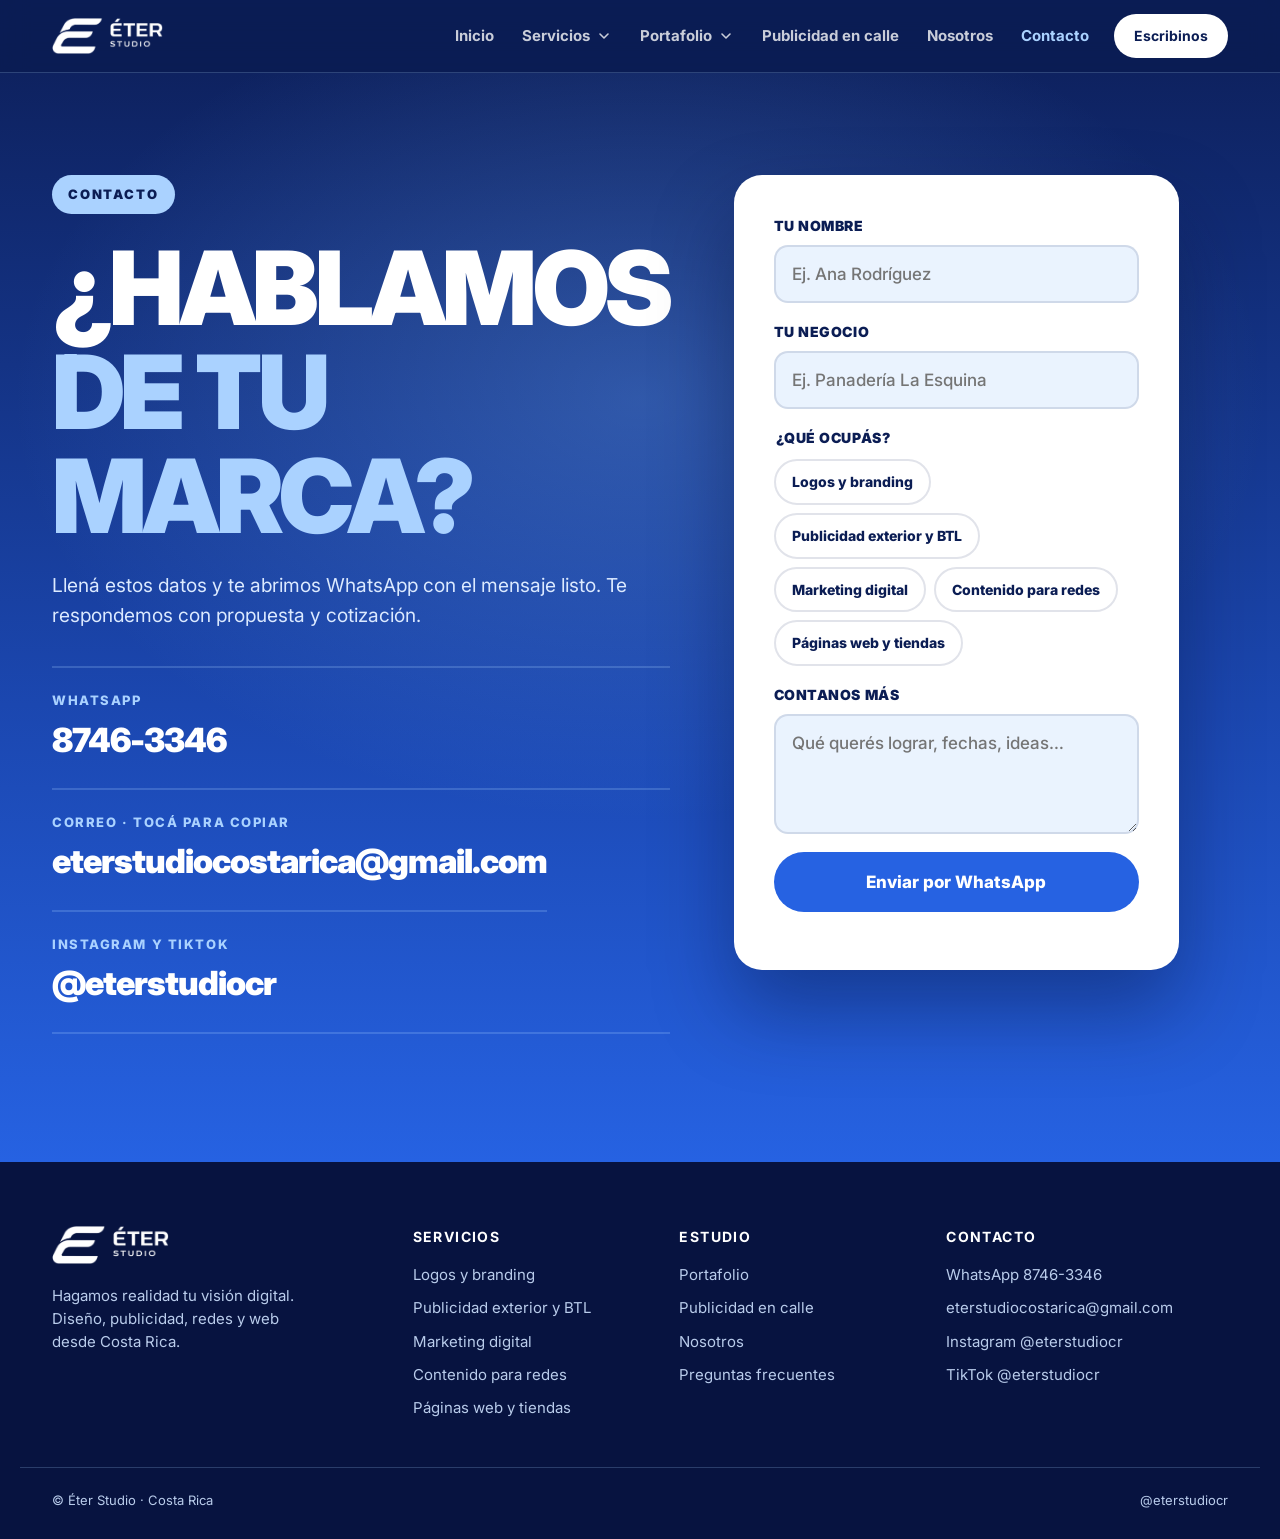
==== commit dd38b8c5: "Apartado Portafolio: página propia y tira deslizable en el inicio Co-Authored-By: Claude Opus 5.5 <n" ====
--- a/contacto.html
+++ b/contacto.html
@@ -27,7 +27,7 @@
     <nav class="nav" id="nav" aria-label="Principal">
       <a href="./">Inicio</a>
       <div class="dd"><button type="button" aria-expanded="false">Servicios <svg width="16" height="16" viewBox="0 0 24 24" fill="none" stroke="currentColor" stroke-width="2.4" stroke-linecap="round" stroke-linejoin="round" aria-hidden="true"><path d="M6 9l6 6 6-6"/></svg></button><div class="menu"><a href="servicios.html#branding"><img src="img/vet_logo.jpg" alt="" loading="lazy"><span><b>Logos y branding</b><small>Identidad que se reconoce y da confianza</small></span></a><a href="servicios.html#publicidad-exterior"><img src="img/mupi1.jpg" alt="" loading="lazy"><span><b>Publicidad exterior y BTL</b><small>Mupis, vallas y pantallas digitales</small></span></a><a href="servicios.html#marketing-digital"><img src="img/centrum1.jpg" alt="" loading="lazy"><span><b>Marketing digital</b><small>Estrategia y anuncios que traen clientes</small></span></a><a href="servicios.html#contenido-redes"><img src="img/deo_cover.jpg" alt="" loading="lazy"><span><b>Contenido para redes</b><small>Posts, carruseles, historias y reels</small></span></a><a href="servicios.html#paginas-web"><img src="img/vet_tienda.jpg" alt="" loading="lazy"><span><b>Páginas web y tiendas</b><small>Sitios rápidos, listos para vender</small></span></a><a class="all" href="servicios.html">Ver todos los servicios →</a></div></div>
-      <div class="dd"><button type="button" aria-expanded="false">Trabajos <svg width="16" height="16" viewBox="0 0 24 24" fill="none" stroke="currentColor" stroke-width="2.4" stroke-linecap="round" stroke-linejoin="round" aria-hidden="true"><path d="M6 9l6 6 6-6"/></svg></button><div class="menu"><a href="trabajos.html#calle"><img src="img/od_calle.jpg" alt="" loading="lazy"><span><b>Calle y pantallas</b><small>Mupis, vallas y pantallas</small></span></a><a href="trabajos.html#redes"><img src="img/andrews_post.jpg" alt="" loading="lazy"><span><b>Redes sociales</b><small>Posts, historias y portadas</small></span></a><a href="trabajos.html#web"><img src="img/pn_web2.jpg" alt="" loading="lazy"><span><b>Web y video</b><small>Sitios y edición de reels</small></span></a><a href="trabajos.html#caso"><img src="img/vet_oro.jpg" alt="" loading="lazy"><span><b>Caso Veterinaria Cruz</b><small>Branding de principio a fin</small></span></a><a class="all" href="trabajos.html">Ver todo el portafolio →</a></div></div>
+      <div class="dd"><button type="button" aria-expanded="false">Portafolio <svg width="16" height="16" viewBox="0 0 24 24" fill="none" stroke="currentColor" stroke-width="2.4" stroke-linecap="round" stroke-linejoin="round" aria-hidden="true"><path d="M6 9l6 6 6-6"/></svg></button><div class="menu"><a href="portafolio.html#calle"><img src="img/od_calle.jpg" alt="" loading="lazy"><span><b>Calle y pantallas</b><small>Mupis, vallas y pantallas</small></span></a><a href="portafolio.html#redes"><img src="img/andrews_post.jpg" alt="" loading="lazy"><span><b>Redes sociales</b><small>Posts, historias y portadas</small></span></a><a href="portafolio.html#web"><img src="img/pn_web2.jpg" alt="" loading="lazy"><span><b>Web y video</b><small>Sitios y edición de reels</small></span></a><a href="portafolio.html#caso"><img src="img/vet_oro.jpg" alt="" loading="lazy"><span><b>Caso Veterinaria Cruz</b><small>Branding de principio a fin</small></span></a><a class="all" href="portafolio.html">Ver todo el portafolio →</a></div></div>
       <a href="publicidad-en-calle.html">Publicidad en calle</a>
       <a href="nosotros.html">Nosotros</a>
       <a href="contacto.html" aria-current="page">Contacto</a>
@@ -57,7 +57,7 @@
   <div class="wrap fgrid">
     <div class="fbrand"><img src="img/eter_white.png" alt="Éter Studio" width="520" height="169" loading="lazy"><p>Hagamos realidad tu visión digital. Diseño, publicidad, redes y web desde Costa Rica.</p></div>
     <div><b>Servicios</b><a href="servicios.html#branding">Logos y branding</a><a href="servicios.html#publicidad-exterior">Publicidad exterior y BTL</a><a href="servicios.html#marketing-digital">Marketing digital</a><a href="servicios.html#contenido-redes">Contenido para redes</a><a href="servicios.html#paginas-web">Páginas web y tiendas</a></div>
-    <div><b>Estudio</b><a href="trabajos.html">Trabajos</a><a href="publicidad-en-calle.html">Publicidad en calle</a><a href="nosotros.html">Nosotros</a><a href="nosotros.html#preguntas">Preguntas frecuentes</a></div>
+    <div><b>Estudio</b><a href="portafolio.html">Portafolio</a><a href="publicidad-en-calle.html">Publicidad en calle</a><a href="nosotros.html">Nosotros</a><a href="nosotros.html#preguntas">Preguntas frecuentes</a></div>
     <div><b>Contacto</b><a href="https://wa.me/50687463346?text=Hola%20%C3%89ter%20Studio%2C%20quiero%20cotizar%20un%20proyecto" target="_blank" rel="noopener">WhatsApp 8746-3346</a><a href="mailto:eterstudiocostarica@gmail.com">eterstudiocostarica@gmail.com</a><a href="https://www.instagram.com/eterstudiocr/" target="_blank" rel="noopener">Instagram @eterstudiocr</a><a href="https://www.tiktok.com/@eterstudiocr" target="_blank" rel="noopener">TikTok @eterstudiocr</a></div>
   </div>
   <div class="wrap fbot"><span>© Éter Studio · Costa Rica</span><span>@eterstudiocr</span></div>
--- a/css/site.css
+++ b/css/site.css
@@ -89,7 +89,7 @@
 
 /* ===== INICIO ===== */
 .hero{padding-block:clamp(56px,7vw,96px) 0;overflow:hidden;text-align:center}
-.hero .t{font-size:clamp(52px,10.5vw,150px)}
+.hero .t{font-size:clamp(52px,10.5vw,150px);line-height:1.1}
 .hero .lead{margin:24px auto 0}
 .hero .btns{justify-content:center;margin-top:30px}
 .fan{position:relative;height:clamp(250px,30vw,370px);margin-top:clamp(36px,5vw,60px);max-width:1100px;margin-inline:auto}
@@ -280,3 +280,14 @@
 @media (max-width:860px){.fgrid{grid-template-columns:1fr 1fr}}
 @media (max-width:520px){.fgrid{grid-template-columns:1fr}}
 .mosaic{grid-auto-flow:dense}
+/* tira deslizable de portafolio (inicio) */
+.strip{display:flex;gap:14px;overflow-x:auto;scroll-snap-type:x mandatory;padding:clamp(32px,4vw,48px) max(clamp(16px,4vw,32px),calc((100vw - var(--wrap))/2 + 32px)) 8px;scrollbar-width:none}
+.strip::-webkit-scrollbar{display:none}
+.strip a{flex:none;width:clamp(210px,24vw,300px);aspect-ratio:4/5;border-radius:20px;overflow:hidden;position:relative;scroll-snap-align:start;box-shadow:0 20px 44px rgba(4,10,40,.35)}
+.strip img{width:100%;height:100%;object-fit:cover;object-position:top;transition:transform .5s}
+.strip a:hover img{transform:scale(1.05)}
+.strip a span{position:absolute;left:10px;right:10px;bottom:10px;background:#fff;color:var(--navy);font-weight:800;font-size:13px;padding:8px 12px;border-radius:999px;text-align:center}
+.strip .more{display:flex;flex-direction:column;justify-content:center;align-items:center;gap:8px;border:3px dashed rgba(255,255,255,.6);text-decoration:none;color:#fff;font-weight:800;box-shadow:none;text-align:center;padding:16px}
+.strip .more b{font-size:56px;font-weight:900;letter-spacing:-.05em;line-height:1;color:var(--sky)}
+.strip{scroll-padding-inline:max(clamp(16px,4vw,32px),calc((100vw - var(--wrap))/2 + 32px))}
+section:has(> .strip){padding-bottom:clamp(48px,6vw,90px)}
